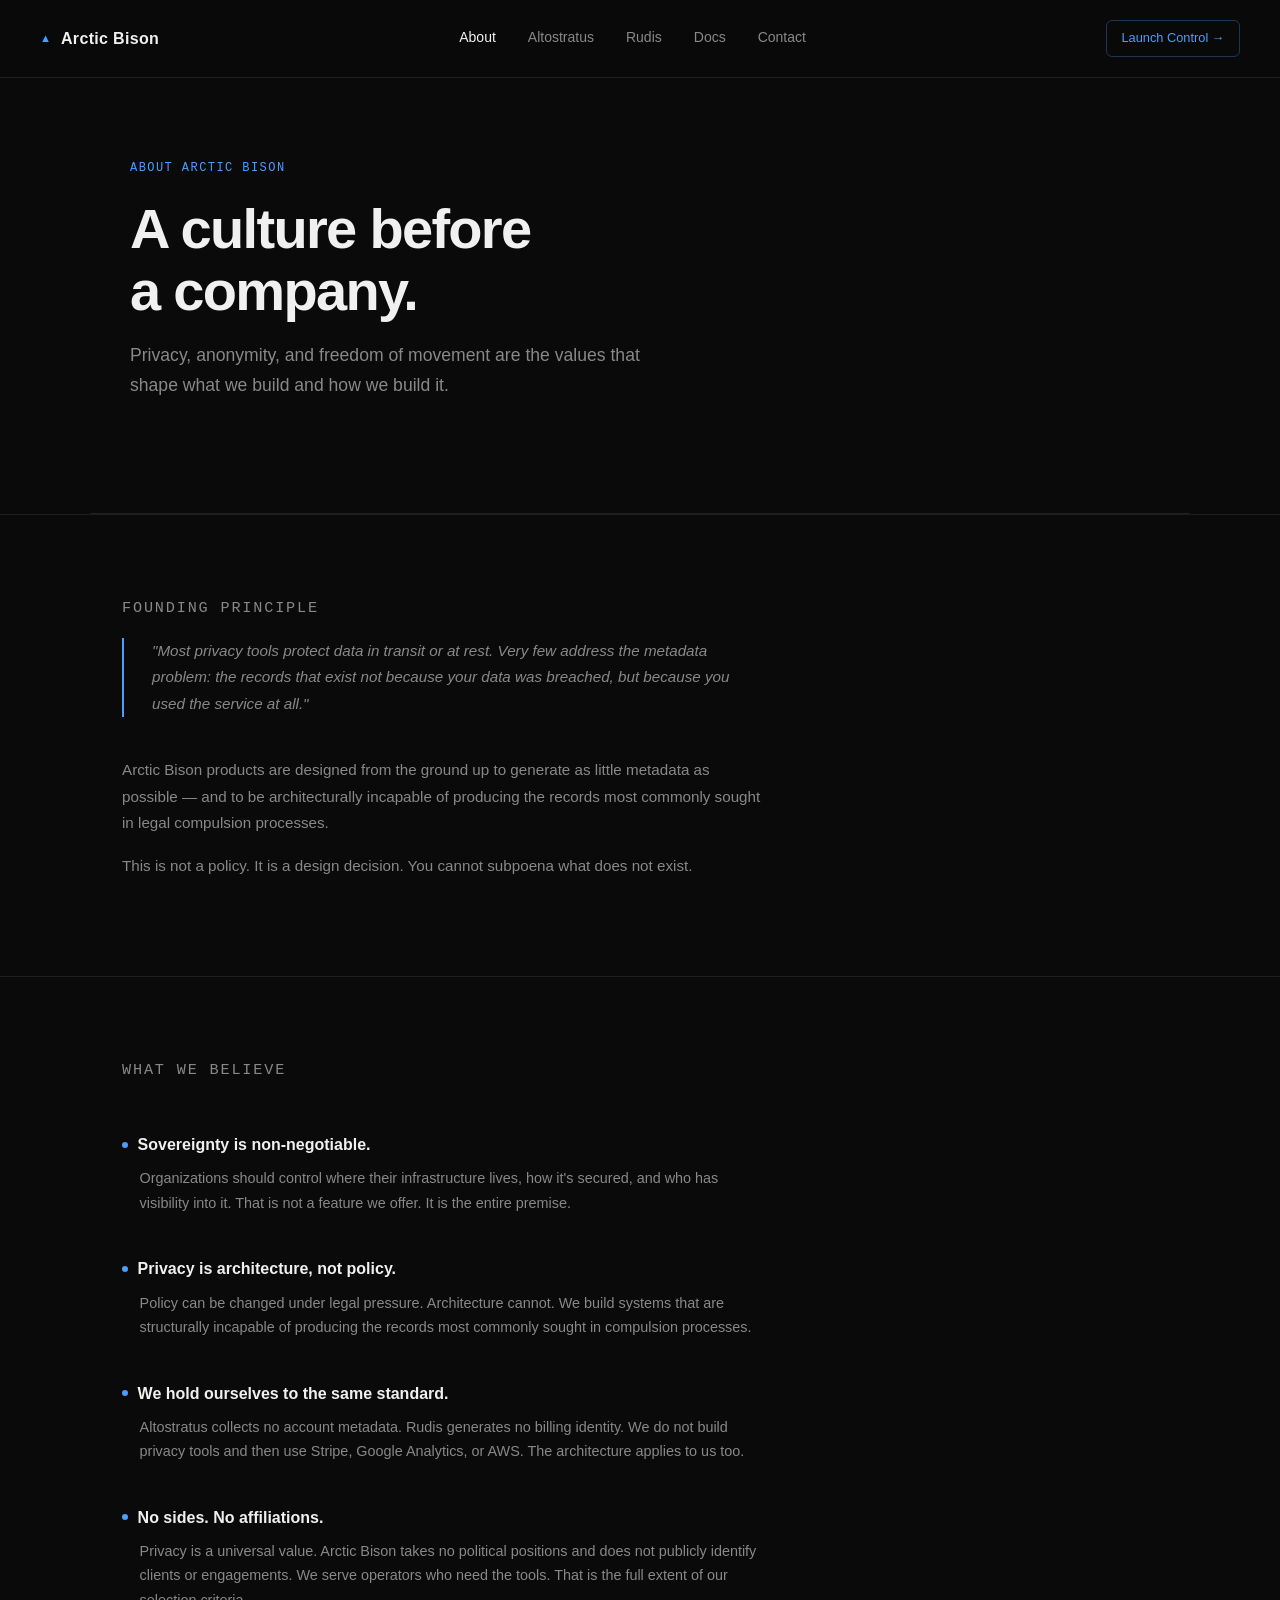
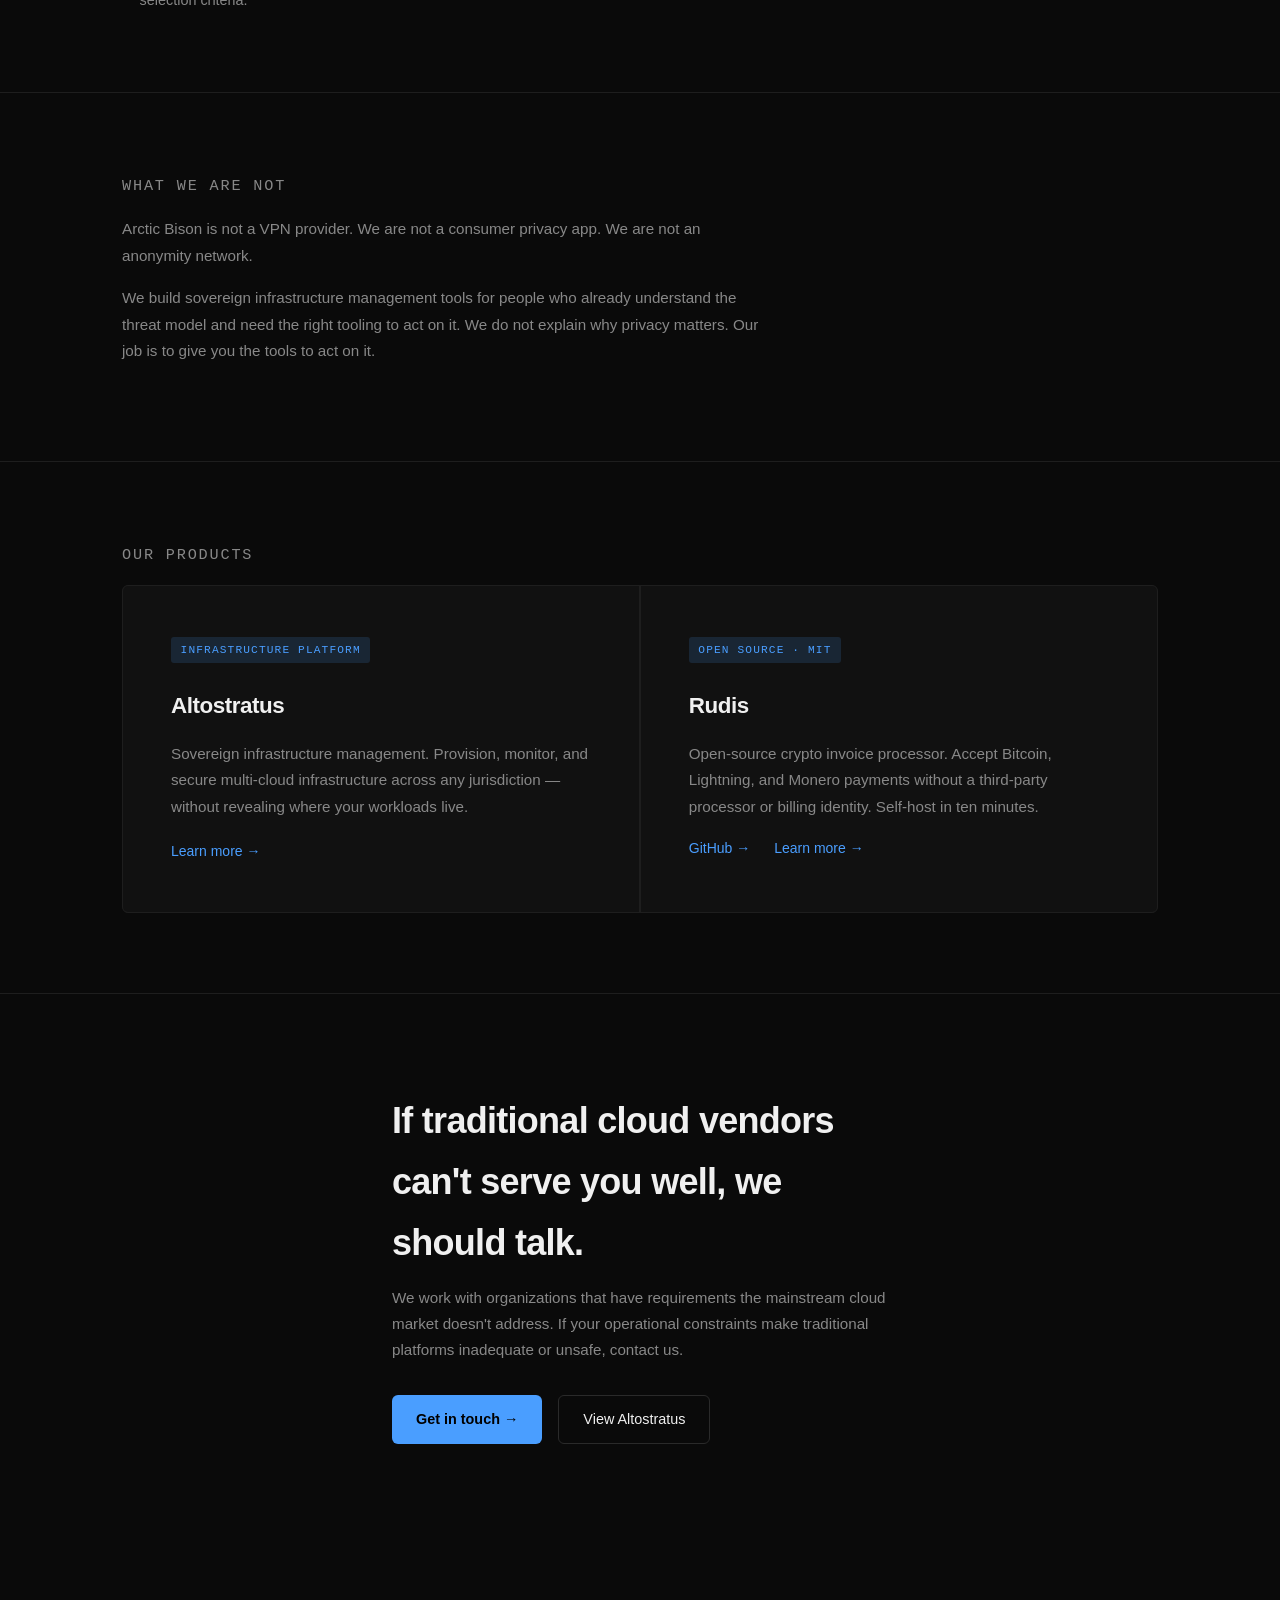
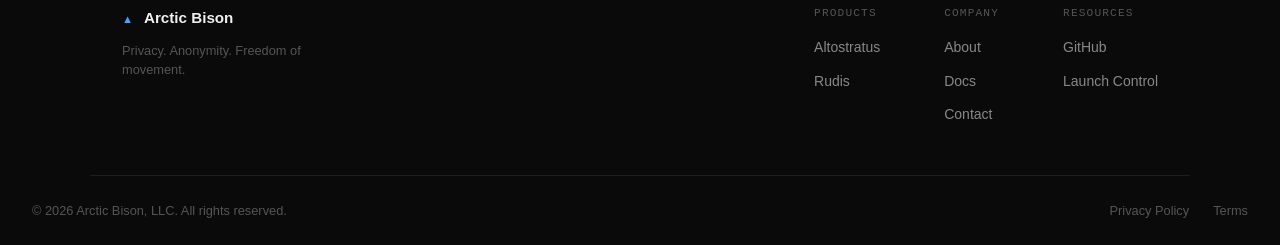
==== about.html @ 34a5917d "Update about.html" ====
<!DOCTYPE html>
<html lang="en">
<head>
  <meta charset="UTF-8" />
  <meta name="viewport" content="width=device-width, initial-scale=1.0" />
  <title>About Arctic Bison — Privacy. Anonymity. Freedom of Movement.</title>
  <meta name="description" content="Arctic Bison is a culture before it is a company. Privacy, anonymity, and freedom of movement are the values that shape what we build." />
  <link rel="stylesheet" href="css/main.css" />
  <link rel="icon" type="image/png" href="assets/favicon.png" />
</head>
<body>

  <!-- NAV -->
  <nav class="nav">
    <a href="/" class="nav-logo">
      <span class="nav-logo-mark">&#x25B2;</span>
      <span class="nav-logo-text">Arctic Bison</span>
    </a>
    <div class="nav-links">
      <a href="/about.html" style="color: var(--text-primary);">About</a>
      <a href="/altostratus.html">Altostratus</a>
      <a href="/rudis.html">Rudis</a>
      <a href="/docs.html">Docs</a>
      <a href="/contact.html">Contact</a>
    </div>
    <a href="https://altostratus.app/login" class="nav-cta" target="_blank">Launch Control →</a>
  </nav>

  <!-- HERO -->
  <div class="page-hero">
    <p class="page-hero-eyebrow">About Arctic Bison</p>
    <h1 class="page-hero-headline">A culture before<br>a company.</h1>
    <p class="page-hero-sub">
      Privacy, anonymity, and freedom of movement are the values that shape
      what we build and how we build it.
    </p>
  </div>

  <!-- FOUNDING PRINCIPLE -->
  <section class="content-section">
    <div class="container">
      <p class="section-label">Founding principle</p>
      <div class="thesis-inner" style="max-width:680px;">
        <p class="thesis-quote">
          "Most privacy tools protect data in transit or at rest. Very few address
          the metadata problem: the records that exist not because your data was
          breached, but because you used the service at all."
        </p>
      </div>
      <div style="max-width:640px; margin-top:2.5rem;">
        <p>
          Arctic Bison products are designed from the ground up to generate as little
          metadata as possible — and to be architecturally incapable of producing the
          records most commonly sought in legal compulsion processes.
        </p>
        <p>
          This is not a policy. It is a design decision. You cannot subpoena what does not exist.
        </p>
      </div>
    </div>
  </section>

  <!-- WHAT WE BELIEVE -->
  <section class="content-section">
    <div class="container">
      <p class="section-label">What we believe</p>
      <div class="points-list" style="max-width:680px;">
        <div class="point-item">
          <h3>Sovereignty is non-negotiable.</h3>
          <p>Organizations should control where their infrastructure lives, how it's secured, and who has visibility into it. That is not a feature we offer. It is the entire premise.</p>
        </div>
        <div class="point-item">
          <h3>Privacy is architecture, not policy.</h3>
          <p>Policy can be changed under legal pressure. Architecture cannot. We build systems that are structurally incapable of producing the records most commonly sought in compulsion processes.</p>
        </div>
        <div class="point-item">
          <h3>We hold ourselves to the same standard.</h3>
          <p>Altostratus collects no account metadata. Rudis generates no billing identity. We do not build privacy tools and then use Stripe, Google Analytics, or AWS. The architecture applies to us too.</p>
        </div>
        <div class="point-item">
          <h3>No sides. No affiliations.</h3>
          <p>Privacy is a universal value. Arctic Bison takes no political positions and does not publicly identify clients or engagements. We serve operators who need the tools. That is the full extent of our selection criteria.</p>
        </div>
      </div>
    </div>
  </section>

  <!-- WHAT WE ARE NOT -->
  <section class="content-section">
    <div class="container">
      <p class="section-label">What we are not</p>
      <div style="max-width:640px;">
        <p>
          Arctic Bison is not a VPN provider. We are not a consumer privacy app.
          We are not an anonymity network.
        </p>
        <p>
          We build sovereign infrastructure management tools for people who already
          understand the threat model and need the right tooling to act on it.
          We do not explain why privacy matters. Our job is to give you the tools to act on it.
        </p>
      </div>
    </div>
  </section>

  <!-- PRODUCTS -->
  <section class="content-section">
    <div class="container">
      <p class="section-label">Our products</p>
      <div class="product-grid">
        <div class="product-card">
          <div class="product-card-tag">Infrastructure Platform</div>
          <h2 class="product-card-name">Altostratus</h2>
          <p class="product-card-desc">Sovereign infrastructure management. Provision, monitor, and secure multi-cloud infrastructure across any jurisdiction — without revealing where your workloads live.</p>
          <a href="/altostratus.html" class="product-card-link">Learn more →</a>
        </div>
        <div class="product-card">
          <div class="product-card-tag">Open Source · MIT</div>
          <h2 class="product-card-name">Rudis</h2>
          <p class="product-card-desc">Open-source crypto invoice processor. Accept Bitcoin, Lightning, and Monero payments without a third-party processor or billing identity. Self-host in ten minutes.</p>
          <div class="product-card-links">
            <a href="https://github.com/Arcticbison-Dev/CryptoInvoiceNotifier" class="product-card-link" target="_blank">GitHub →</a>
            <a href="/rudis.html" class="product-card-link">Learn more →</a>
          </div>
        </div>
      </div>
    </div>
  </section>

  <!-- CONTACT CTA -->
  <section class="cta-section">
    <div class="container cta-inner">
      <h2 class="cta-heading">If traditional cloud vendors can't serve you well, we should talk.</h2>
      <p class="cta-body">
        We work with organizations that have requirements the mainstream cloud market doesn't address.
        If your operational constraints make traditional platforms inadequate or unsafe,
        contact us.
      </p>
      <div class="cta-buttons">
        <a href="/contact.html" class="btn-primary">Get in touch →</a>
        <a href="/altostratus.html" class="btn-secondary">View Altostratus</a>
      </div>
    </div>
  </section>

  <!-- FOOTER -->
  <footer class="footer">
    <div class="container footer-inner">
      <div class="footer-brand">
        <span class="footer-logo-mark">&#x25B2;</span>
        <span class="footer-logo-text">Arctic Bison</span>
        <p class="footer-tagline">Privacy. Anonymity. Freedom of movement.</p>
      </div>
      <div class="footer-links">
        <div class="footer-col">
          <p class="footer-col-heading">Products</p>
          <a href="/altostratus.html">Altostratus</a>
          <a href="/rudis.html">Rudis</a>
        </div>
        <div class="footer-col">
          <p class="footer-col-heading">Company</p>
          <a href="/about.html">About</a>
          <a href="/docs.html">Docs</a>
      <a href="/contact.html">Contact</a>
        </div>
        <div class="footer-col">
          <p class="footer-col-heading">Resources</p>
          <a href="https://github.com/Arcticbison-Dev/CryptoInvoiceNotifier" target="_blank">GitHub</a>
          <a href="https://altostratus.app/login" target="_blank">Launch Control</a>
        </div>
      </div>
    </div>
    <div class="footer-bottom">
      <p>© 2026 Arctic Bison, LLC. All rights reserved.</p>
      <div class="footer-bottom-links">
        <a href="/privacy.html">Privacy Policy</a>
        <a href="/terms.html">Terms</a>
      </div>
    </div>
  </footer>

</body>
</html>
---- css/main.css ----
/* ============================================================
   ARCTIC BISON — MAIN STYLESHEET
   Dark, technical, text-first. No stock photos.
   ============================================================ */

/* ── RESET & BASE ──────────────────────────────────────────── */
*, *::before, *::after { box-sizing: border-box; margin: 0; padding: 0; }

:root {
  --bg:           #0A0A0A;
  --bg-surface:   #111111;
  --bg-elevated:  #161616;
  --border:       #1E1E1E;
  --border-light: #2A2A2A;
  --text-primary: #F0F0F0;
  --text-secondary: #888888;
  --text-muted:   #555555;
  --accent:       #4A9EFF;
  --accent-dim:   rgba(74, 158, 255, 0.15);
  --accent-green: #3DD68C;
  --font:         -apple-system, BlinkMacSystemFont, 'Segoe UI', Arial, sans-serif;
  --font-mono:    'SF Mono', 'Fira Code', 'Consolas', monospace;
  --max-width:    1100px;
  --radius:       6px;
}

html { font-size: 16px; scroll-behavior: smooth; }

body {
  background: var(--bg);
  color: var(--text-primary);
  font-family: var(--font);
  font-size: 1rem;
  line-height: 1.7;
  -webkit-font-smoothing: antialiased;
}

a { color: inherit; text-decoration: none; }
a:hover { color: var(--accent); }

img { max-width: 100%; display: block; }

/* ── LAYOUT ────────────────────────────────────────────────── */
.container {
  max-width: var(--max-width);
  margin: 0 auto;
  padding: 0 2rem;
}

/* ── NAV ───────────────────────────────────────────────────── */
.nav {
  display: flex;
  align-items: center;
  justify-content: space-between;
  padding: 1.25rem 2.5rem;
  border-bottom: 1px solid var(--border);
  position: sticky;
  top: 0;
  z-index: 100;
  background: rgba(10, 10, 10, 0.92);
  backdrop-filter: blur(12px);
}

.nav-logo {
  display: flex;
  align-items: center;
  gap: 0.6rem;
  font-weight: 600;
  font-size: 1rem;
  letter-spacing: 0.02em;
  color: var(--text-primary);
}

.nav-logo-mark {
  color: var(--accent);
  font-size: 0.7rem;
}

.nav-links {
  display: flex;
  gap: 2rem;
  font-size: 0.875rem;
  color: var(--text-secondary);
}

.nav-links a:hover { color: var(--text-primary); }

.nav-cta {
  font-size: 0.8rem;
  font-weight: 500;
  color: var(--accent);
  border: 1px solid rgba(74, 158, 255, 0.3);
  padding: 0.4rem 0.9rem;
  border-radius: var(--radius);
  transition: background 0.15s, border-color 0.15s;
}

.nav-cta:hover {
  background: var(--accent-dim);
  border-color: var(--accent);
  color: var(--accent);
}

/* ── HERO ──────────────────────────────────────────────────── */
.hero {
  min-height: 88vh;
  display: flex;
  align-items: center;
  padding: 6rem 2.5rem;
  border-bottom: 1px solid var(--border);
  position: relative;
  overflow: hidden;
}

/* Subtle grid background */
.hero::before {
  content: '';
  position: absolute;
  inset: 0;
  background-image:
    linear-gradient(var(--border) 1px, transparent 1px),
    linear-gradient(90deg, var(--border) 1px, transparent 1px);
  background-size: 60px 60px;
  opacity: 0.3;
  pointer-events: none;
}

/* Radial fade over grid */
.hero::after {
  content: '';
  position: absolute;
  inset: 0;
  background: radial-gradient(ellipse 70% 60% at 60% 50%, transparent 0%, var(--bg) 100%);
  pointer-events: none;
}

.hero-inner {
  max-width: var(--max-width);
  margin: 0 auto;
  position: relative;
  z-index: 1;
}

.hero-eyebrow {
  font-size: 0.8rem;
  font-family: var(--font-mono);
  color: var(--accent);
  letter-spacing: 0.12em;
  text-transform: uppercase;
  margin-bottom: 1.5rem;
}

.hero-headline {
  font-size: clamp(2.8rem, 6vw, 5rem);
  font-weight: 700;
  line-height: 1.08;
  letter-spacing: -0.03em;
  color: var(--text-primary);
  margin-bottom: 1.75rem;
}

.hero-body {
  font-size: 1.15rem;
  color: var(--text-secondary);
  max-width: 520px;
  line-height: 1.75;
  margin-bottom: 2.5rem;
}

.hero-ctas {
  display: flex;
  gap: 1rem;
  flex-wrap: wrap;
}

/* ── BUTTONS ───────────────────────────────────────────────── */
.btn-primary {
  display: inline-flex;
  align-items: center;
  background: var(--accent);
  color: #000;
  font-weight: 600;
  font-size: 0.9rem;
  padding: 0.7rem 1.5rem;
  border-radius: var(--radius);
  transition: opacity 0.15s, transform 0.15s;
}

.btn-primary:hover { opacity: 0.88; color: #000; transform: translateY(-1px); }

.btn-secondary {
  display: inline-flex;
  align-items: center;
  background: transparent;
  color: var(--text-primary);
  font-weight: 500;
  font-size: 0.9rem;
  padding: 0.7rem 1.5rem;
  border-radius: var(--radius);
  border: 1px solid var(--border-light);
  transition: border-color 0.15s, background 0.15s;
}

.btn-secondary:hover {
  border-color: var(--text-muted);
  background: var(--bg-surface);
  color: var(--text-primary);
}

.btn-ghost {
  display: inline-flex;
  align-items: center;
  color: var(--accent);
  font-size: 0.9rem;
  font-weight: 500;
  border-bottom: 1px solid rgba(74, 158, 255, 0.3);
  padding-bottom: 2px;
  transition: border-color 0.15s;
}

.btn-ghost:hover { border-color: var(--accent); color: var(--accent); }

/* ── SECTION LABEL ─────────────────────────────────────────── */
.section-label {
  font-size: 0.75rem;
  font-family: var(--font-mono);
  text-transform: uppercase;
  letter-spacing: 0.12em;
  color: var(--text-muted);
  margin-bottom: 3rem;
}

/* ── PRODUCTS ──────────────────────────────────────────────── */
.products {
  padding: 6rem 0;
  border-bottom: 1px solid var(--border);
}

.product-grid {
  display: grid;
  grid-template-columns: 1fr 1fr;
  gap: 1.5px;
  background: var(--border);
  border: 1px solid var(--border);
  border-radius: var(--radius);
  overflow: hidden;
}

.product-card {
  background: var(--bg-surface);
  padding: 3rem;
  transition: background 0.2s;
}

.product-card:hover { background: var(--bg-elevated); }

.product-card-tag {
  font-size: 0.7rem;
  font-family: var(--font-mono);
  text-transform: uppercase;
  letter-spacing: 0.1em;
  color: var(--accent);
  background: var(--accent-dim);
  display: inline-block;
  padding: 0.2rem 0.6rem;
  border-radius: 3px;
  margin-bottom: 1.5rem;
}

.product-card-name {
  font-size: 1.75rem;
  font-weight: 700;
  letter-spacing: -0.02em;
  margin-bottom: 1rem;
  color: var(--text-primary);
}

.product-card-desc {
  font-size: 0.95rem;
  color: var(--text-secondary);
  line-height: 1.7;
  margin-bottom: 1.5rem;
}

.product-card-facts {
  list-style: none;
  margin-bottom: 2rem;
}

.product-card-facts li {
  font-size: 0.82rem;
  font-family: var(--font-mono);
  color: var(--text-muted);
  padding: 0.35rem 0;
  border-top: 1px solid var(--border);
}

.product-card-facts li::before {
  content: '→ ';
  color: var(--accent);
}

.product-card-link {
  font-size: 0.875rem;
  font-weight: 500;
  color: var(--accent);
  transition: opacity 0.15s;
}

.product-card-link:hover { opacity: 0.75; color: var(--accent); }

.product-card-links {
  display: flex;
  gap: 1.5rem;
}

/* ── VALUES ────────────────────────────────────────────────── */
.values {
  padding: 6rem 0;
  border-bottom: 1px solid var(--border);
}

.values-grid {
  display: grid;
  grid-template-columns: 1fr 1fr 1fr;
  gap: 3rem;
}

.value-item { }

.value-heading {
  font-size: 1.15rem;
  font-weight: 700;
  letter-spacing: -0.02em;
  color: var(--text-primary);
  margin-bottom: 0.75rem;
  line-height: 1.3;
}

.value-body {
  font-size: 0.9rem;
  color: var(--text-secondary);
  line-height: 1.75;
}

/* ── THESIS ────────────────────────────────────────────────── */
.thesis {
  padding: 7rem 0;
  border-bottom: 1px solid var(--border);
}

.thesis-inner {
  max-width: 700px;
}

.thesis-quote {
  font-size: clamp(1.1rem, 2vw, 1.3rem);
  color: var(--text-secondary);
  line-height: 1.75;
  border-left: 2px solid var(--accent);
  padding-left: 1.75rem;
  margin-bottom: 1.25rem;
  font-style: italic;
}

.thesis-attribution {
  font-size: 0.8rem;
  font-family: var(--font-mono);
  color: var(--text-muted);
  margin-bottom: 2rem;
}

/* ── FOOTER ────────────────────────────────────────────────── */
.footer {
  padding: 4rem 0 0;
}

.footer-inner {
  display: flex;
  justify-content: space-between;
  align-items: flex-start;
  gap: 4rem;
  padding-bottom: 3rem;
  border-bottom: 1px solid var(--border);
}

.footer-brand {
  max-width: 220px;
}

.footer-logo-mark {
  color: var(--accent);
  font-size: 0.7rem;
  margin-right: 0.4rem;
}

.footer-logo-text {
  font-weight: 600;
  font-size: 0.95rem;
}

.footer-tagline {
  font-size: 0.8rem;
  color: var(--text-muted);
  margin-top: 0.6rem;
  line-height: 1.5;
}

.footer-links {
  display: flex;
  gap: 4rem;
}

.footer-col {
  display: flex;
  flex-direction: column;
  gap: 0.6rem;
}

.footer-col-heading {
  font-size: 0.7rem;
  font-family: var(--font-mono);
  text-transform: uppercase;
  letter-spacing: 0.1em;
  color: var(--text-muted);
  margin-bottom: 0.25rem;
}

.footer-col a {
  font-size: 0.875rem;
  color: var(--text-secondary);
  transition: color 0.15s;
}

.footer-col a:hover { color: var(--text-primary); }

.footer-bottom {
  display: flex;
  justify-content: space-between;
  align-items: center;
  padding: 1.5rem 2rem;
  font-size: 0.8rem;
  color: var(--text-muted);
}

.footer-bottom-links {
  display: flex;
  gap: 1.5rem;
}

.footer-bottom-links a { color: var(--text-muted); }
.footer-bottom-links a:hover { color: var(--text-secondary); }

/* ── PAGE HERO (inner pages) ───────────────────────────────── */
.page-hero {
  padding: 5rem 2.5rem;
  border-bottom: 1px solid var(--border);
  max-width: var(--max-width);
  margin: 0 auto;
}

.page-hero-eyebrow {
  font-size: 0.75rem;
  font-family: var(--font-mono);
  color: var(--accent);
  letter-spacing: 0.12em;
  text-transform: uppercase;
  margin-bottom: 1.25rem;
}

.page-hero-headline {
  font-size: clamp(2rem, 4.5vw, 3.5rem);
  font-weight: 700;
  letter-spacing: -0.03em;
  line-height: 1.1;
  margin-bottom: 1.25rem;
}

.page-hero-sub {
  font-size: 1.1rem;
  color: var(--text-secondary);
  max-width: 560px;
  line-height: 1.7;
  margin-bottom: 2rem;
}

/* ── TRUST PILLS ───────────────────────────────────────────── */
.trust-pills {
  display: flex;
  flex-wrap: wrap;
  gap: 0.5rem;
  margin-top: 1.5rem;
}

.trust-pill {
  font-size: 0.75rem;
  font-family: var(--font-mono);
  color: var(--text-muted);
  border: 1px solid var(--border-light);
  padding: 0.25rem 0.7rem;
  border-radius: 100px;
}

/* ── FEATURE GRID ──────────────────────────────────────────── */
.feature-grid {
  display: grid;
  grid-template-columns: repeat(3, 1fr);
  gap: 1.5px;
  background: var(--border);
  border: 1px solid var(--border);
  border-radius: var(--radius);
  overflow: hidden;
  margin: 4rem 0;
}

.feature-card {
  background: var(--bg-surface);
  padding: 2rem 2rem 2.5rem;
}

.feature-card-tag {
  font-size: 0.7rem;
  font-family: var(--font-mono);
  color: var(--text-muted);
  text-transform: uppercase;
  letter-spacing: 0.08em;
  margin-bottom: 1rem;
  display: flex;
  align-items: center;
  gap: 0.5rem;
}

.feature-card-tag::before {
  content: '';
  display: inline-block;
  width: 6px;
  height: 6px;
  border-radius: 50%;
  background: var(--accent-green);
}

.feature-card h3 {
  font-size: 1rem;
  font-weight: 600;
  color: var(--text-primary);
  margin-bottom: 0.6rem;
  letter-spacing: -0.01em;
}

.feature-card p {
  font-size: 0.875rem;
  color: var(--text-secondary);
  line-height: 1.65;
}

/* ── DATA TABLE ────────────────────────────────────────────── */
.data-table-section {
  padding: 5rem 0;
  border-top: 1px solid var(--border);
  border-bottom: 1px solid var(--border);
}

.data-table-label {
  font-size: 0.75rem;
  font-family: var(--font-mono);
  text-transform: uppercase;
  letter-spacing: 0.1em;
  color: var(--text-muted);
  margin-bottom: 0.5rem;
}

.data-table-heading {
  font-size: 1.5rem;
  font-weight: 700;
  letter-spacing: -0.02em;
  margin-bottom: 0.5rem;
}

.data-table-sub {
  font-size: 0.875rem;
  color: var(--text-secondary);
  font-style: italic;
  margin-bottom: 2.5rem;
}

.data-table {
  width: 100%;
  border-collapse: collapse;
  font-size: 0.875rem;
}

.data-table th {
  text-align: left;
  font-family: var(--font-mono);
  font-size: 0.72rem;
  text-transform: uppercase;
  letter-spacing: 0.08em;
  color: var(--text-muted);
  padding: 0.75rem 1rem;
  border-bottom: 1px solid var(--border);
}

.data-table td {
  padding: 0.9rem 1rem;
  border-bottom: 1px solid var(--border);
  color: var(--text-secondary);
}

.data-table td:first-child {
  color: var(--text-primary);
  font-weight: 500;
}

.data-table td.good {
  color: var(--accent-green);
  font-family: var(--font-mono);
  font-size: 0.82rem;
}

.data-table td.bad {
  color: var(--text-muted);
  font-family: var(--font-mono);
  font-size: 0.82rem;
}

/* ── PRICING ───────────────────────────────────────────────── */
.pricing-section {
  padding: 5rem 0;
  border-top: 1px solid var(--border);
}

.pricing-grid {
  display: grid;
  grid-template-columns: repeat(4, 1fr);
  gap: 1.5px;
  background: var(--border);
  border: 1px solid var(--border);
  border-radius: var(--radius);
  overflow: hidden;
  margin-top: 2.5rem;
}

.pricing-card {
  background: var(--bg-surface);
  padding: 2rem;
}

.pricing-card.featured {
  background: var(--bg-elevated);
  position: relative;
}

.pricing-card.featured::before {
  content: 'Most popular';
  position: absolute;
  top: 0;
  left: 50%;
  transform: translateX(-50%) translateY(-50%);
  font-size: 0.65rem;
  font-family: var(--font-mono);
  text-transform: uppercase;
  letter-spacing: 0.08em;
  background: var(--accent);
  color: #000;
  padding: 0.2rem 0.6rem;
  border-radius: 100px;
  white-space: nowrap;
}

.pricing-tier {
  font-size: 0.72rem;
  font-family: var(--font-mono);
  text-transform: uppercase;
  letter-spacing: 0.1em;
  color: var(--text-muted);
  margin-bottom: 0.75rem;
}

.pricing-price {
  font-size: 2rem;
  font-weight: 700;
  letter-spacing: -0.03em;
  color: var(--text-primary);
  margin-bottom: 0.2rem;
}

.pricing-price span {
  font-size: 0.875rem;
  font-weight: 400;
  color: var(--text-muted);
}

.pricing-annual {
  font-size: 0.78rem;
  color: var(--text-muted);
  font-family: var(--font-mono);
  margin-bottom: 1.5rem;
}

.pricing-divider {
  height: 1px;
  background: var(--border);
  margin: 1.25rem 0;
}

.pricing-features {
  list-style: none;
  display: flex;
  flex-direction: column;
  gap: 0.5rem;
  margin-bottom: 2rem;
}

.pricing-features li {
  font-size: 0.82rem;
  color: var(--text-secondary);
  display: flex;
  gap: 0.5rem;
  align-items: flex-start;
}

.pricing-features li::before {
  content: '✓';
  color: var(--accent-green);
  font-size: 0.75rem;
  flex-shrink: 0;
  margin-top: 0.1rem;
}

.pricing-cta {
  display: block;
  text-align: center;
  padding: 0.6rem;
  border: 1px solid var(--border-light);
  border-radius: var(--radius);
  font-size: 0.85rem;
  font-weight: 500;
  color: var(--text-secondary);
  transition: border-color 0.15s, color 0.15s, background 0.15s;
}

.pricing-cta:hover {
  border-color: var(--accent);
  color: var(--accent);
  background: var(--accent-dim);
}

.pricing-card.featured .pricing-cta {
  background: var(--accent);
  border-color: var(--accent);
  color: #000;
  font-weight: 600;
}

.pricing-card.featured .pricing-cta:hover {
  opacity: 0.88;
  color: #000;
}

.pricing-note {
  font-size: 0.8rem;
  color: var(--text-muted);
  text-align: center;
  margin-top: 1.5rem;
  font-family: var(--font-mono);
}

/* ── PROVIDERS ─────────────────────────────────────────────── */
.providers-section {
  padding: 5rem 0;
  border-top: 1px solid var(--border);
}

.providers-grid {
  display: grid;
  grid-template-columns: repeat(2, 1fr);
  gap: 1.5px;
  background: var(--border);
  border: 1px solid var(--border);
  border-radius: var(--radius);
  overflow: hidden;
  margin-top: 2.5rem;
}

.provider-row {
  background: var(--bg-surface);
  padding: 1.1rem 1.5rem;
  display: grid;
  grid-template-columns: 140px 1fr;
  gap: 1rem;
  align-items: center;
}

.provider-row:hover { background: var(--bg-elevated); }

.provider-name {
  font-size: 0.875rem;
  font-weight: 600;
  color: var(--text-primary);
  display: flex;
  align-items: center;
  gap: 0.5rem;
}

.provider-name.privacy-first::after {
  content: 'privacy-first';
  font-size: 0.62rem;
  font-family: var(--font-mono);
  color: var(--accent-green);
  border: 1px solid rgba(61, 214, 140, 0.3);
  padding: 0.1rem 0.4rem;
  border-radius: 3px;
}

.provider-locations {
  font-size: 0.8rem;
  color: var(--text-muted);
  font-family: var(--font-mono);
}

/* ── CTA SECTION ───────────────────────────────────────────── */
.cta-section {
  padding: 6rem 0;
  border-top: 1px solid var(--border);
}

.cta-inner {
  max-width: 560px;
}

.cta-heading {
  font-size: clamp(1.5rem, 3vw, 2.25rem);
  font-weight: 700;
  letter-spacing: -0.02em;
  margin-bottom: 0.75rem;
}

.cta-body {
  font-size: 0.95rem;
  color: var(--text-secondary);
  line-height: 1.7;
  margin-bottom: 2rem;
}

.cta-buttons { display: flex; gap: 1rem; flex-wrap: wrap; }

/* ── CONTENT SECTIONS ──────────────────────────────────────── */
.content-section {
  padding: 5rem 0;
  border-top: 1px solid var(--border);
}

.content-section h2 {
  font-size: 1.4rem;
  font-weight: 700;
  letter-spacing: -0.02em;
  margin-bottom: 1rem;
}

.content-section p {
  font-size: 0.95rem;
  color: var(--text-secondary);
  line-height: 1.75;
  max-width: 640px;
  margin-bottom: 1rem;
}

.points-list {
  display: flex;
  flex-direction: column;
  gap: 2.5rem;
  margin-top: 3rem;
}

.point-item h3 {
  font-size: 1rem;
  font-weight: 600;
  color: var(--text-primary);
  margin-bottom: 0.5rem;
  display: flex;
  align-items: center;
  gap: 0.6rem;
}

.point-item h3::before {
  content: '';
  display: inline-block;
  width: 6px;
  height: 6px;
  border-radius: 50%;
  background: var(--accent);
  flex-shrink: 0;
}

.point-item p {
  font-size: 0.9rem;
  color: var(--text-secondary);
  line-height: 1.7;
  margin: 0;
  padding-left: 1.1rem;
}

/* ── CONTACT FORM ──────────────────────────────────────────── */
.contact-form {
  max-width: 560px;
  margin-top: 2.5rem;
  display: flex;
  flex-direction: column;
  gap: 1.25rem;
}

.form-group {
  display: flex;
  flex-direction: column;
  gap: 0.4rem;
}

.form-label {
  font-size: 0.78rem;
  font-family: var(--font-mono);
  text-transform: uppercase;
  letter-spacing: 0.08em;
  color: var(--text-muted);
}

.form-input, .form-select, .form-textarea {
  background: var(--bg-surface);
  border: 1px solid var(--border-light);
  border-radius: var(--radius);
  padding: 0.7rem 0.9rem;
  font-size: 0.9rem;
  color: var(--text-primary);
  font-family: var(--font);
  transition: border-color 0.15s;
  width: 100%;
}

.form-input:focus, .form-select:focus, .form-textarea:focus {
  outline: none;
  border-color: var(--accent);
}

.form-select { appearance: none; cursor: pointer; }

.form-textarea {
  resize: vertical;
  min-height: 140px;
  line-height: 1.6;
}

.form-submit {
  display: inline-flex;
  align-items: center;
  background: var(--accent);
  color: #000;
  font-weight: 600;
  font-size: 0.9rem;
  padding: 0.75rem 1.75rem;
  border-radius: var(--radius);
  border: none;
  cursor: pointer;
  font-family: var(--font);
  transition: opacity 0.15s;
  align-self: flex-start;
}

.form-submit:hover { opacity: 0.88; }

/* ── RESPONSIVE ────────────────────────────────────────────── */
@media (max-width: 900px) {
  .product-grid { grid-template-columns: 1fr; }
  .values-grid { grid-template-columns: 1fr; gap: 2rem; }
  .feature-grid { grid-template-columns: 1fr; }
  .pricing-grid { grid-template-columns: 1fr 1fr; }
  .providers-grid { grid-template-columns: 1fr; }
  .footer-inner { flex-direction: column; gap: 2.5rem; }
  .nav-links { display: none; }
}

@media (max-width: 600px) {
  .nav { padding: 1rem 1.25rem; }
  .hero { padding: 4rem 1.25rem; min-height: 70vh; }
  .pricing-grid { grid-template-columns: 1fr; }
  .container { padding: 0 1.25rem; }
  .footer-bottom { flex-direction: column; gap: 0.75rem; text-align: center; }
}
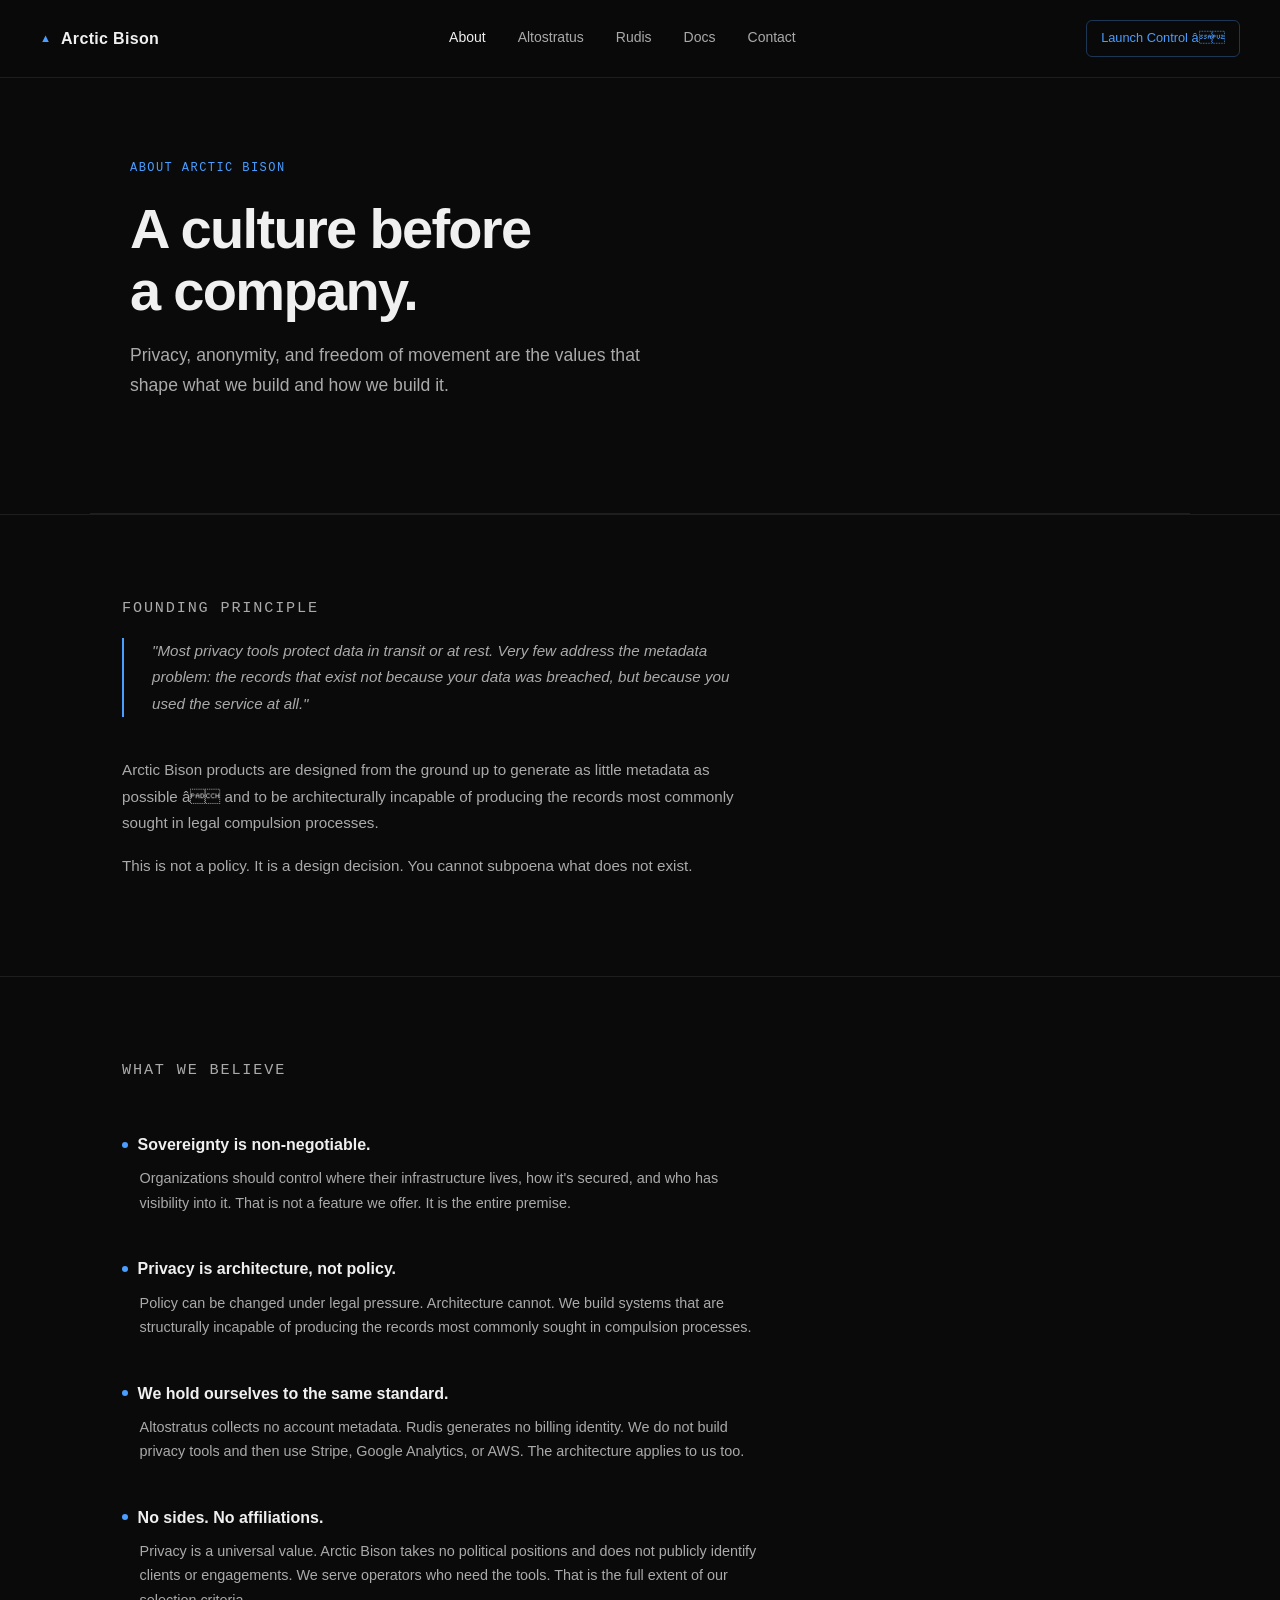
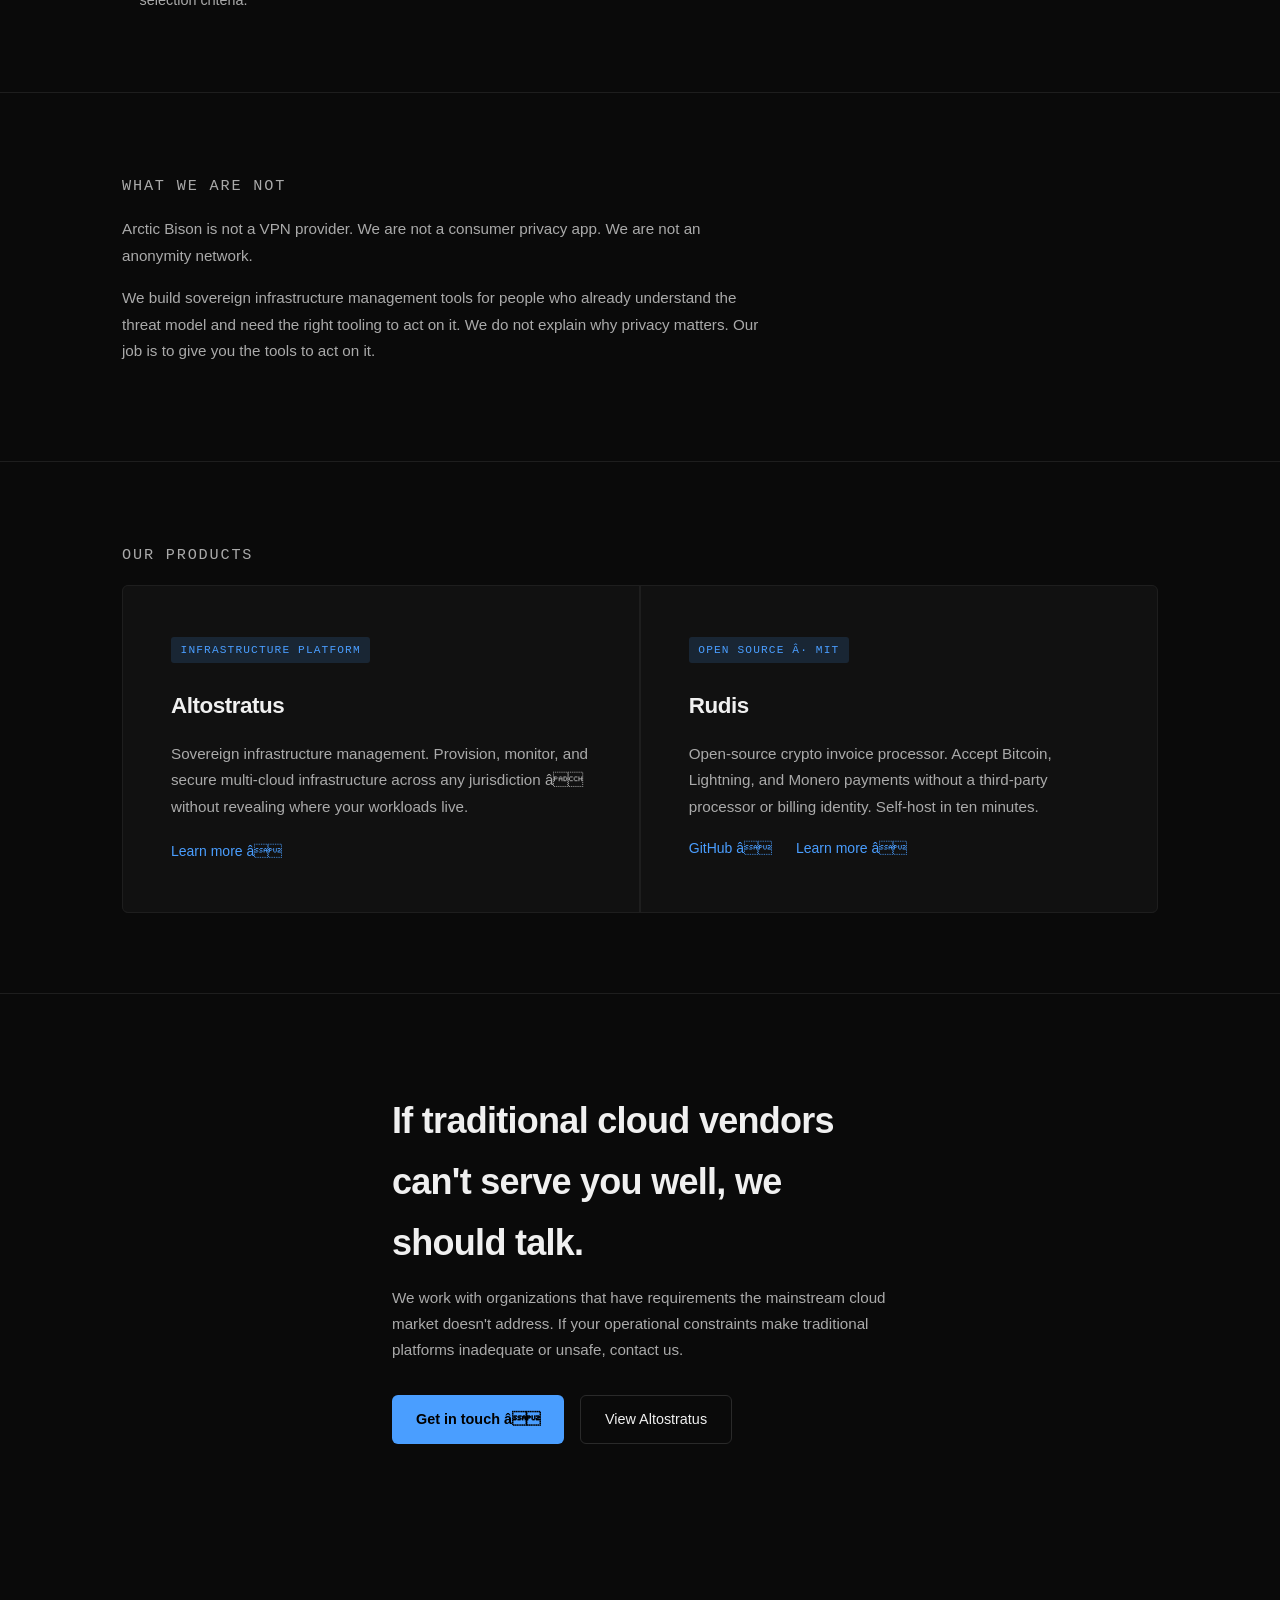
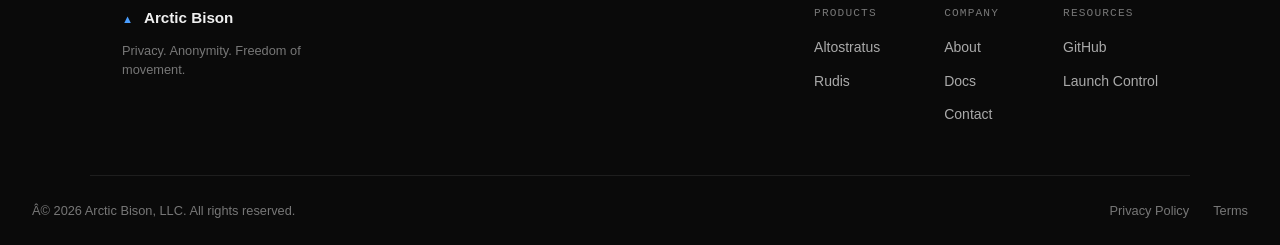
==== commit 44455133: "Fix broken links: altostratus.app → replit.app, CryptoInvoiceNotifier → Rudis" ====
--- a/about.html
+++ b/about.html
@@ -3,7 +3,7 @@
 <head>
   <meta charset="UTF-8" />
   <meta name="viewport" content="width=device-width, initial-scale=1.0" />
-  <title>About Arctic Bison — Privacy. Anonymity. Freedom of Movement.</title>
+  <title>About Arctic Bison â Privacy. Anonymity. Freedom of Movement.</title>
   <meta name="description" content="Arctic Bison is a culture before it is a company. Privacy, anonymity, and freedom of movement are the values that shape what we build." />
   <link rel="stylesheet" href="css/main.css" />
   <link rel="icon" type="image/png" href="assets/favicon.png" />
@@ -23,7 +23,7 @@
       <a href="/docs.html">Docs</a>
       <a href="/contact.html">Contact</a>
     </div>
-    <a href="https://altostratus.app/login" class="nav-cta" target="_blank">Launch Control →</a>
+    <a href="https://altostratus.replit.app" class="nav-cta" target="_blank">Launch Control â</a>
   </nav>
 
   <!-- HERO -->
@@ -50,7 +50,7 @@
       <div style="max-width:640px; margin-top:2.5rem;">
         <p>
           Arctic Bison products are designed from the ground up to generate as little
-          metadata as possible — and to be architecturally incapable of producing the
+          metadata as possible â and to be architecturally incapable of producing the
           records most commonly sought in legal compulsion processes.
         </p>
         <p>
@@ -111,16 +111,16 @@
         <div class="product-card">
           <div class="product-card-tag">Infrastructure Platform</div>
           <h2 class="product-card-name">Altostratus</h2>
-          <p class="product-card-desc">Sovereign infrastructure management. Provision, monitor, and secure multi-cloud infrastructure across any jurisdiction — without revealing where your workloads live.</p>
-          <a href="/altostratus.html" class="product-card-link">Learn more →</a>
+          <p class="product-card-desc">Sovereign infrastructure management. Provision, monitor, and secure multi-cloud infrastructure across any jurisdiction â without revealing where your workloads live.</p>
+          <a href="/altostratus.html" class="product-card-link">Learn more â</a>
         </div>
         <div class="product-card">
-          <div class="product-card-tag">Open Source · MIT</div>
+          <div class="product-card-tag">Open Source Â· MIT</div>
           <h2 class="product-card-name">Rudis</h2>
           <p class="product-card-desc">Open-source crypto invoice processor. Accept Bitcoin, Lightning, and Monero payments without a third-party processor or billing identity. Self-host in ten minutes.</p>
           <div class="product-card-links">
-            <a href="https://github.com/Arcticbison-Dev/CryptoInvoiceNotifier" class="product-card-link" target="_blank">GitHub →</a>
-            <a href="/rudis.html" class="product-card-link">Learn more →</a>
+            <a href="https://github.com/Arcticbison-Dev/Rudis" class="product-card-link" target="_blank">GitHub â</a>
+            <a href="/rudis.html" class="product-card-link">Learn more â</a>
           </div>
         </div>
       </div>
@@ -137,7 +137,7 @@
         contact us.
       </p>
       <div class="cta-buttons">
-        <a href="/contact.html" class="btn-primary">Get in touch →</a>
+        <a href="/contact.html" class="btn-primary">Get in touch â</a>
         <a href="/altostratus.html" class="btn-secondary">View Altostratus</a>
       </div>
     </div>
@@ -165,13 +165,13 @@
         </div>
         <div class="footer-col">
           <p class="footer-col-heading">Resources</p>
-          <a href="https://github.com/Arcticbison-Dev/CryptoInvoiceNotifier" target="_blank">GitHub</a>
-          <a href="https://altostratus.app/login" target="_blank">Launch Control</a>
+          <a href="https://github.com/Arcticbison-Dev/Rudis" target="_blank">GitHub</a>
+          <a href="https://altostratus.replit.app" target="_blank">Launch Control</a>
         </div>
       </div>
     </div>
     <div class="footer-bottom">
-      <p>© 2026 Arctic Bison, LLC. All rights reserved.</p>
+      <p>Â© 2026 Arctic Bison, LLC. All rights reserved.</p>
       <div class="footer-bottom-links">
         <a href="/privacy.html">Privacy Policy</a>
         <a href="/terms.html">Terms</a>
--- a/css/main.css
+++ b/css/main.css
@@ -13,8 +13,8 @@
   --border:       #1E1E1E;
   --border-light: #2A2A2A;
   --text-primary: #F0F0F0;
-  --text-secondary: #888888;
-  --text-muted:   #555555;
+  --text-secondary: #AAAAAA;
+  --text-muted:   #777777;
   --accent:       #4A9EFF;
   --accent-dim:   rgba(74, 158, 255, 0.15);
   --accent-green: #3DD68C;
@@ -652,19 +652,19 @@
 
 .pricing-card.featured::before {
   content: 'Most popular';
-  position: absolute;
-  top: 0;
-  left: 50%;
-  transform: translateX(-50%) translateY(-50%);
+  display: block;
+  text-align: center;
   font-size: 0.65rem;
   font-family: var(--font-mono);
   text-transform: uppercase;
   letter-spacing: 0.08em;
   background: var(--accent);
   color: #000;
-  padding: 0.2rem 0.6rem;
+  padding: 0.25rem 0.6rem;
   border-radius: 100px;
   white-space: nowrap;
+  width: fit-content;
+  margin: -2rem auto 1rem;
 }
 
 .pricing-tier {
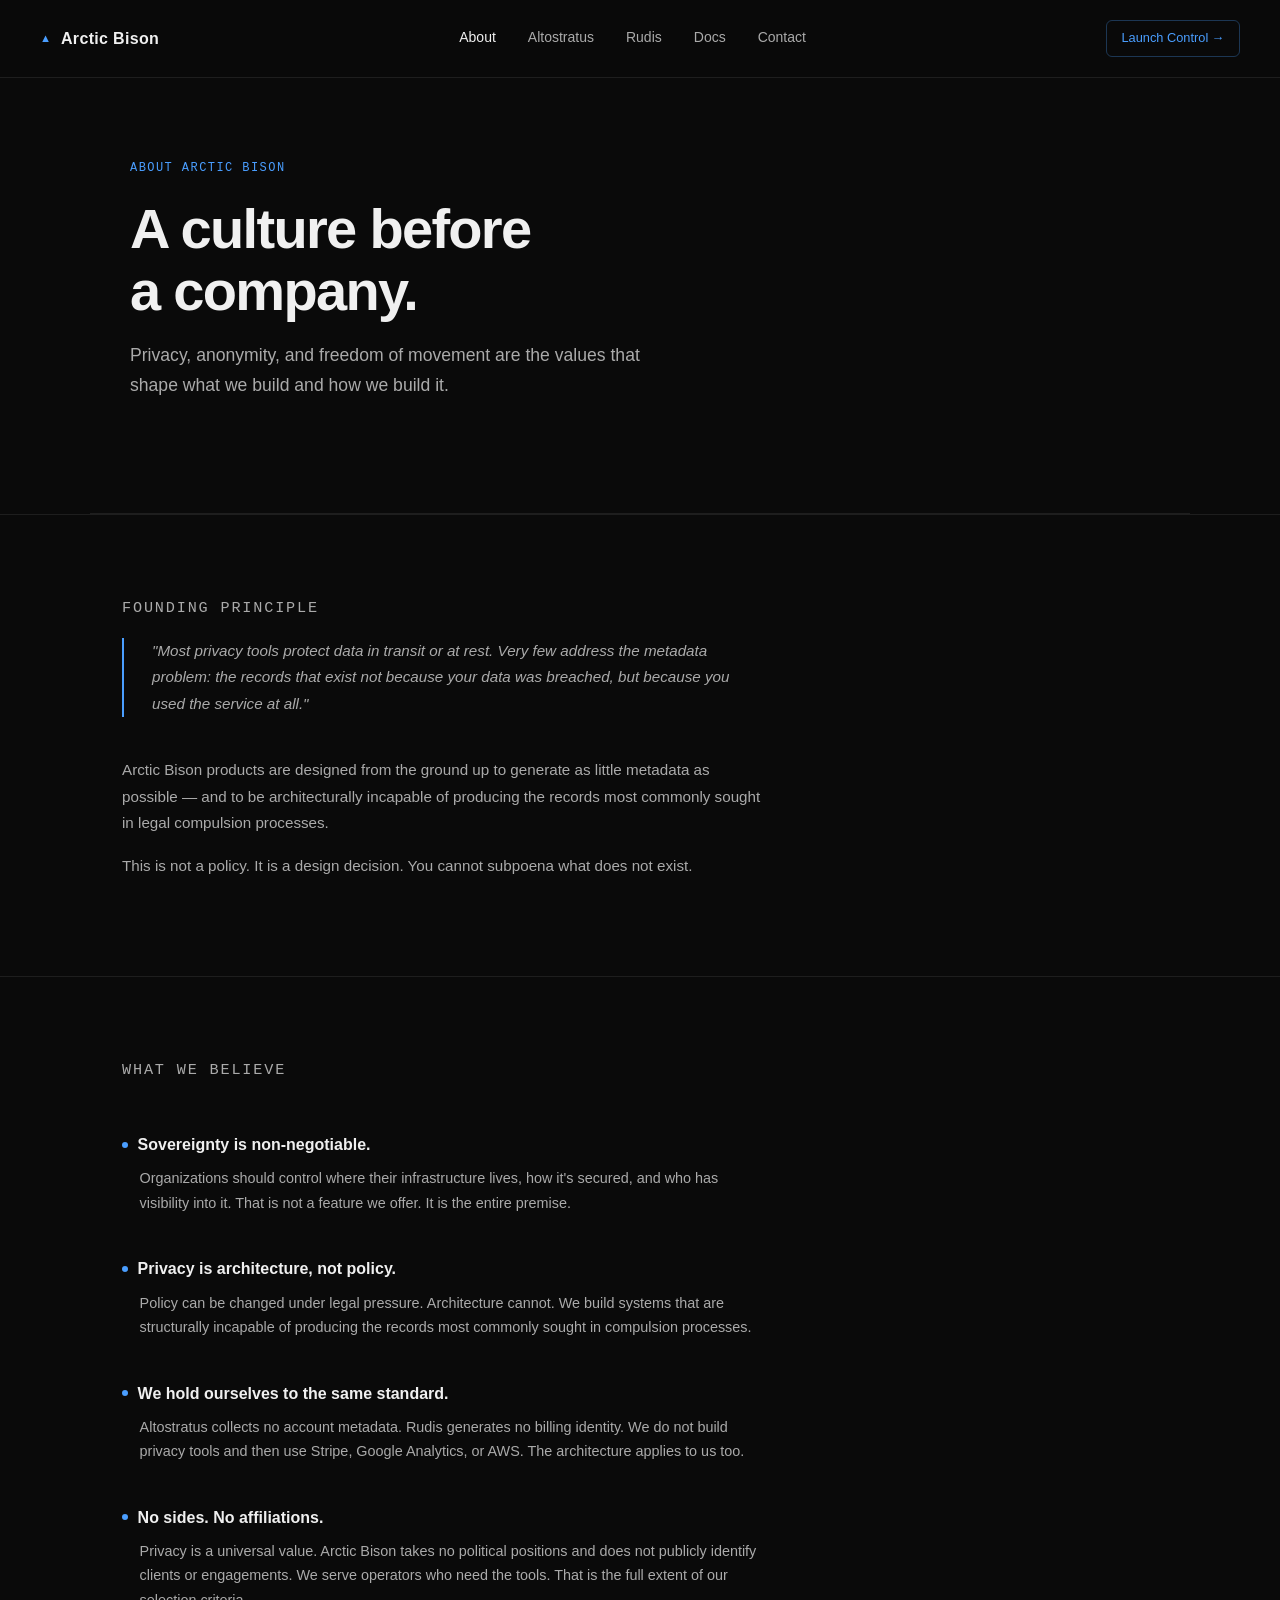
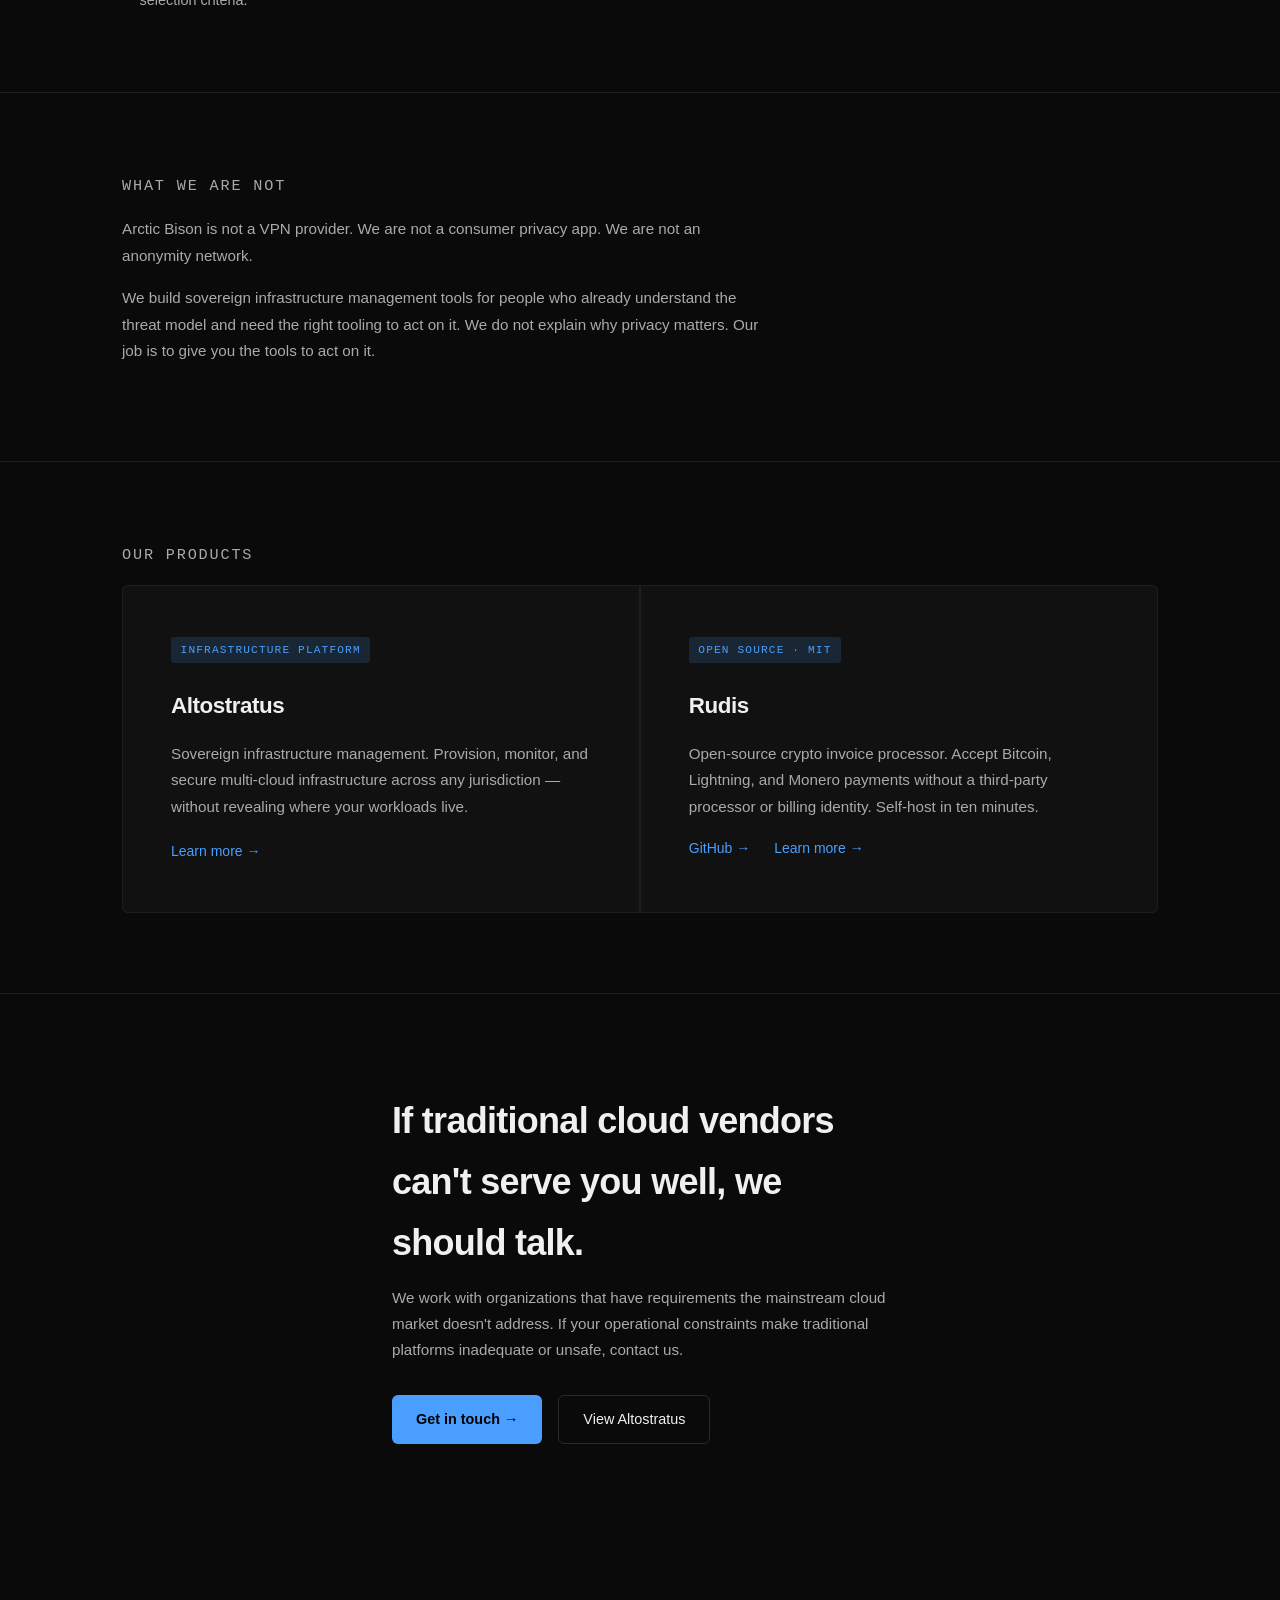
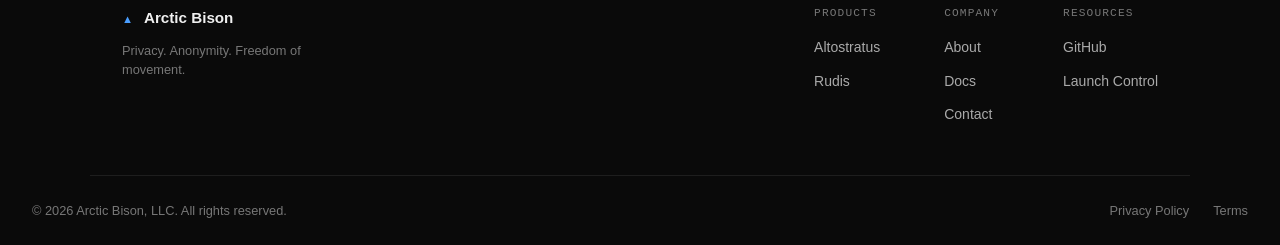
==== commit aa991024: "Fix UTF-8 arrow encoding" ====
--- a/about.html
+++ b/about.html
@@ -3,7 +3,7 @@
 <head>
   <meta charset="UTF-8" />
   <meta name="viewport" content="width=device-width, initial-scale=1.0" />
-  <title>About Arctic Bison â Privacy. Anonymity. Freedom of Movement.</title>
+  <title>About Arctic Bison — Privacy. Anonymity. Freedom of Movement.</title>
   <meta name="description" content="Arctic Bison is a culture before it is a company. Privacy, anonymity, and freedom of movement are the values that shape what we build." />
   <link rel="stylesheet" href="css/main.css" />
   <link rel="icon" type="image/png" href="assets/favicon.png" />
@@ -23,7 +23,7 @@
       <a href="/docs.html">Docs</a>
       <a href="/contact.html">Contact</a>
     </div>
-    <a href="https://altostratus.replit.app" class="nav-cta" target="_blank">Launch Control â</a>
+    <a href="https://altostratus.replit.app" class="nav-cta" target="_blank">Launch Control →</a>
   </nav>
 
   <!-- HERO -->
@@ -50,7 +50,7 @@
       <div style="max-width:640px; margin-top:2.5rem;">
         <p>
           Arctic Bison products are designed from the ground up to generate as little
-          metadata as possible â and to be architecturally incapable of producing the
+          metadata as possible — and to be architecturally incapable of producing the
           records most commonly sought in legal compulsion processes.
         </p>
         <p>
@@ -111,16 +111,16 @@
         <div class="product-card">
           <div class="product-card-tag">Infrastructure Platform</div>
           <h2 class="product-card-name">Altostratus</h2>
-          <p class="product-card-desc">Sovereign infrastructure management. Provision, monitor, and secure multi-cloud infrastructure across any jurisdiction â without revealing where your workloads live.</p>
-          <a href="/altostratus.html" class="product-card-link">Learn more â</a>
+          <p class="product-card-desc">Sovereign infrastructure management. Provision, monitor, and secure multi-cloud infrastructure across any jurisdiction — without revealing where your workloads live.</p>
+          <a href="/altostratus.html" class="product-card-link">Learn more →</a>
         </div>
         <div class="product-card">
-          <div class="product-card-tag">Open Source Â· MIT</div>
+          <div class="product-card-tag">Open Source · MIT</div>
           <h2 class="product-card-name">Rudis</h2>
           <p class="product-card-desc">Open-source crypto invoice processor. Accept Bitcoin, Lightning, and Monero payments without a third-party processor or billing identity. Self-host in ten minutes.</p>
           <div class="product-card-links">
-            <a href="https://github.com/Arcticbison-Dev/Rudis" class="product-card-link" target="_blank">GitHub â</a>
-            <a href="/rudis.html" class="product-card-link">Learn more â</a>
+            <a href="https://github.com/Arcticbison-Dev/Rudis" class="product-card-link" target="_blank">GitHub →</a>
+            <a href="/rudis.html" class="product-card-link">Learn more →</a>
           </div>
         </div>
       </div>
@@ -137,7 +137,7 @@
         contact us.
       </p>
       <div class="cta-buttons">
-        <a href="/contact.html" class="btn-primary">Get in touch â</a>
+        <a href="/contact.html" class="btn-primary">Get in touch →</a>
         <a href="/altostratus.html" class="btn-secondary">View Altostratus</a>
       </div>
     </div>
@@ -171,7 +171,7 @@
       </div>
     </div>
     <div class="footer-bottom">
-      <p>Â© 2026 Arctic Bison, LLC. All rights reserved.</p>
+      <p>© 2026 Arctic Bison, LLC. All rights reserved.</p>
       <div class="footer-bottom-links">
         <a href="/privacy.html">Privacy Policy</a>
         <a href="/terms.html">Terms</a>
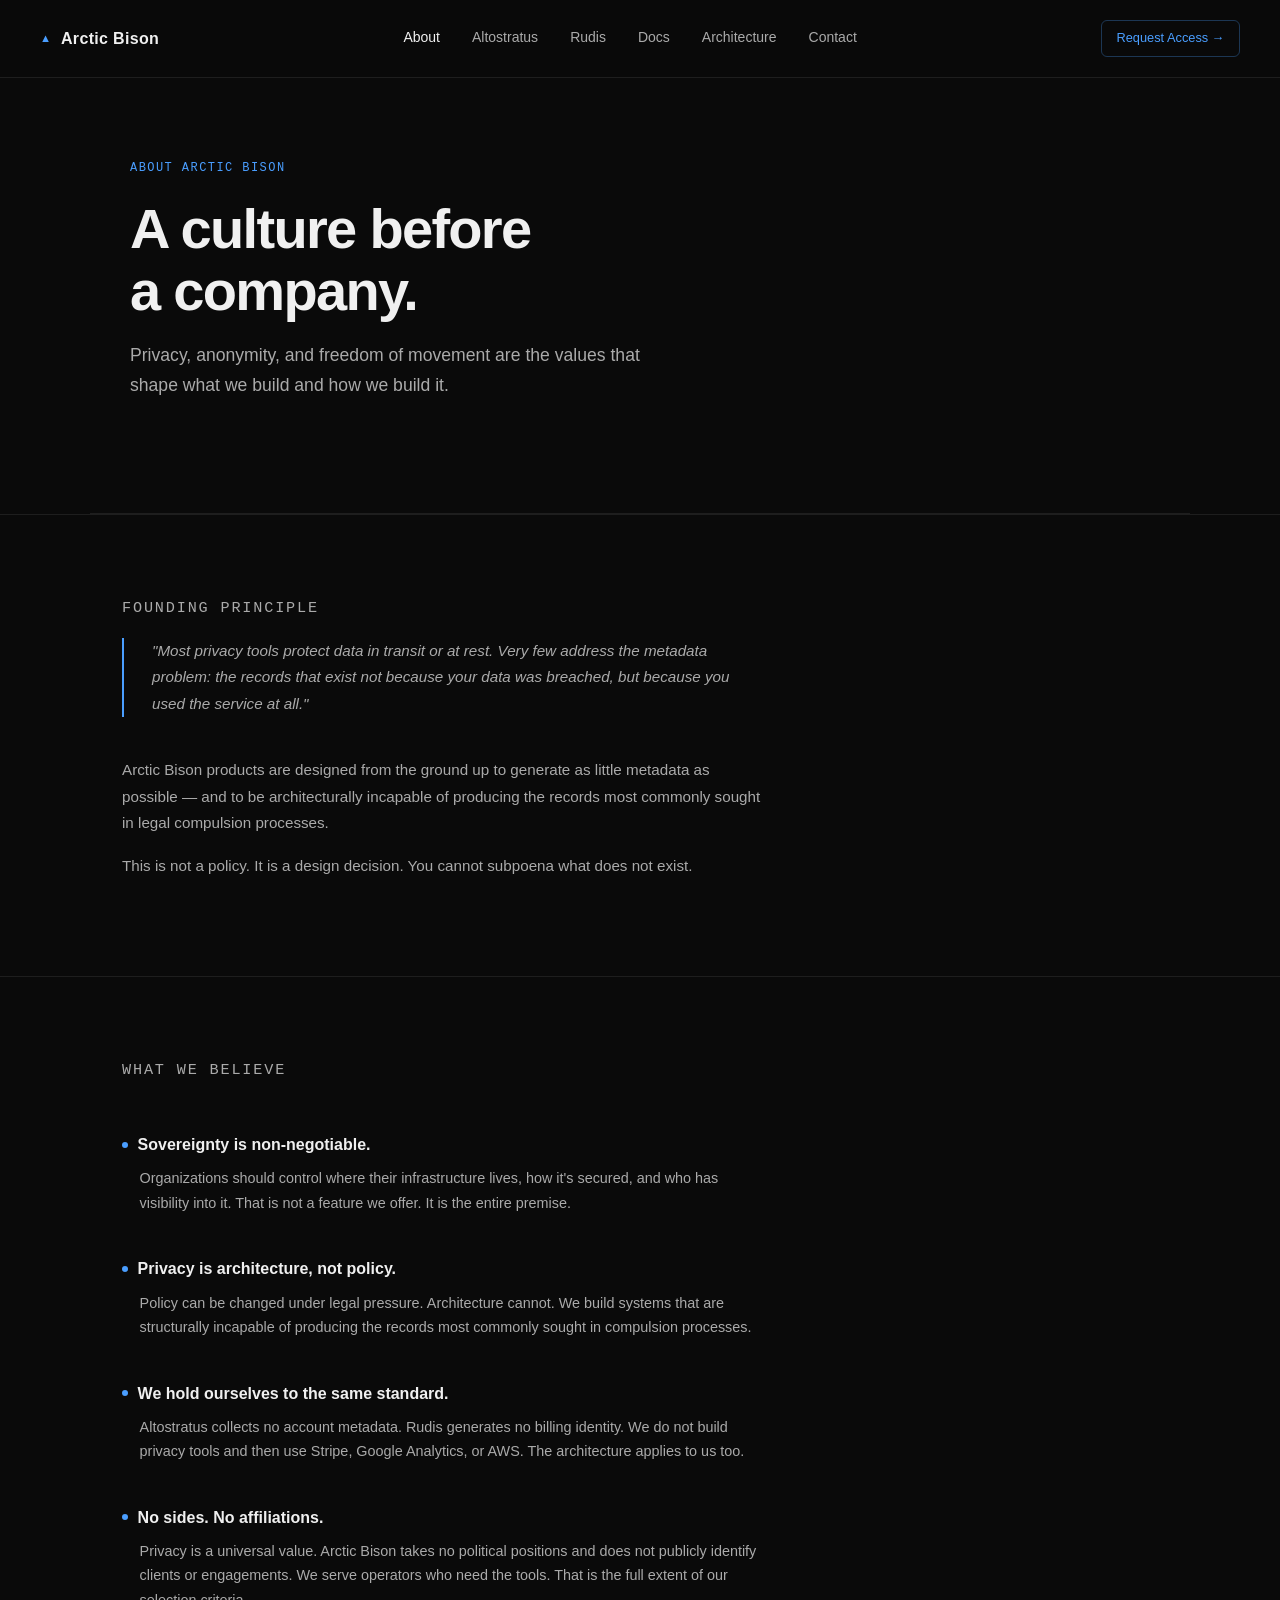
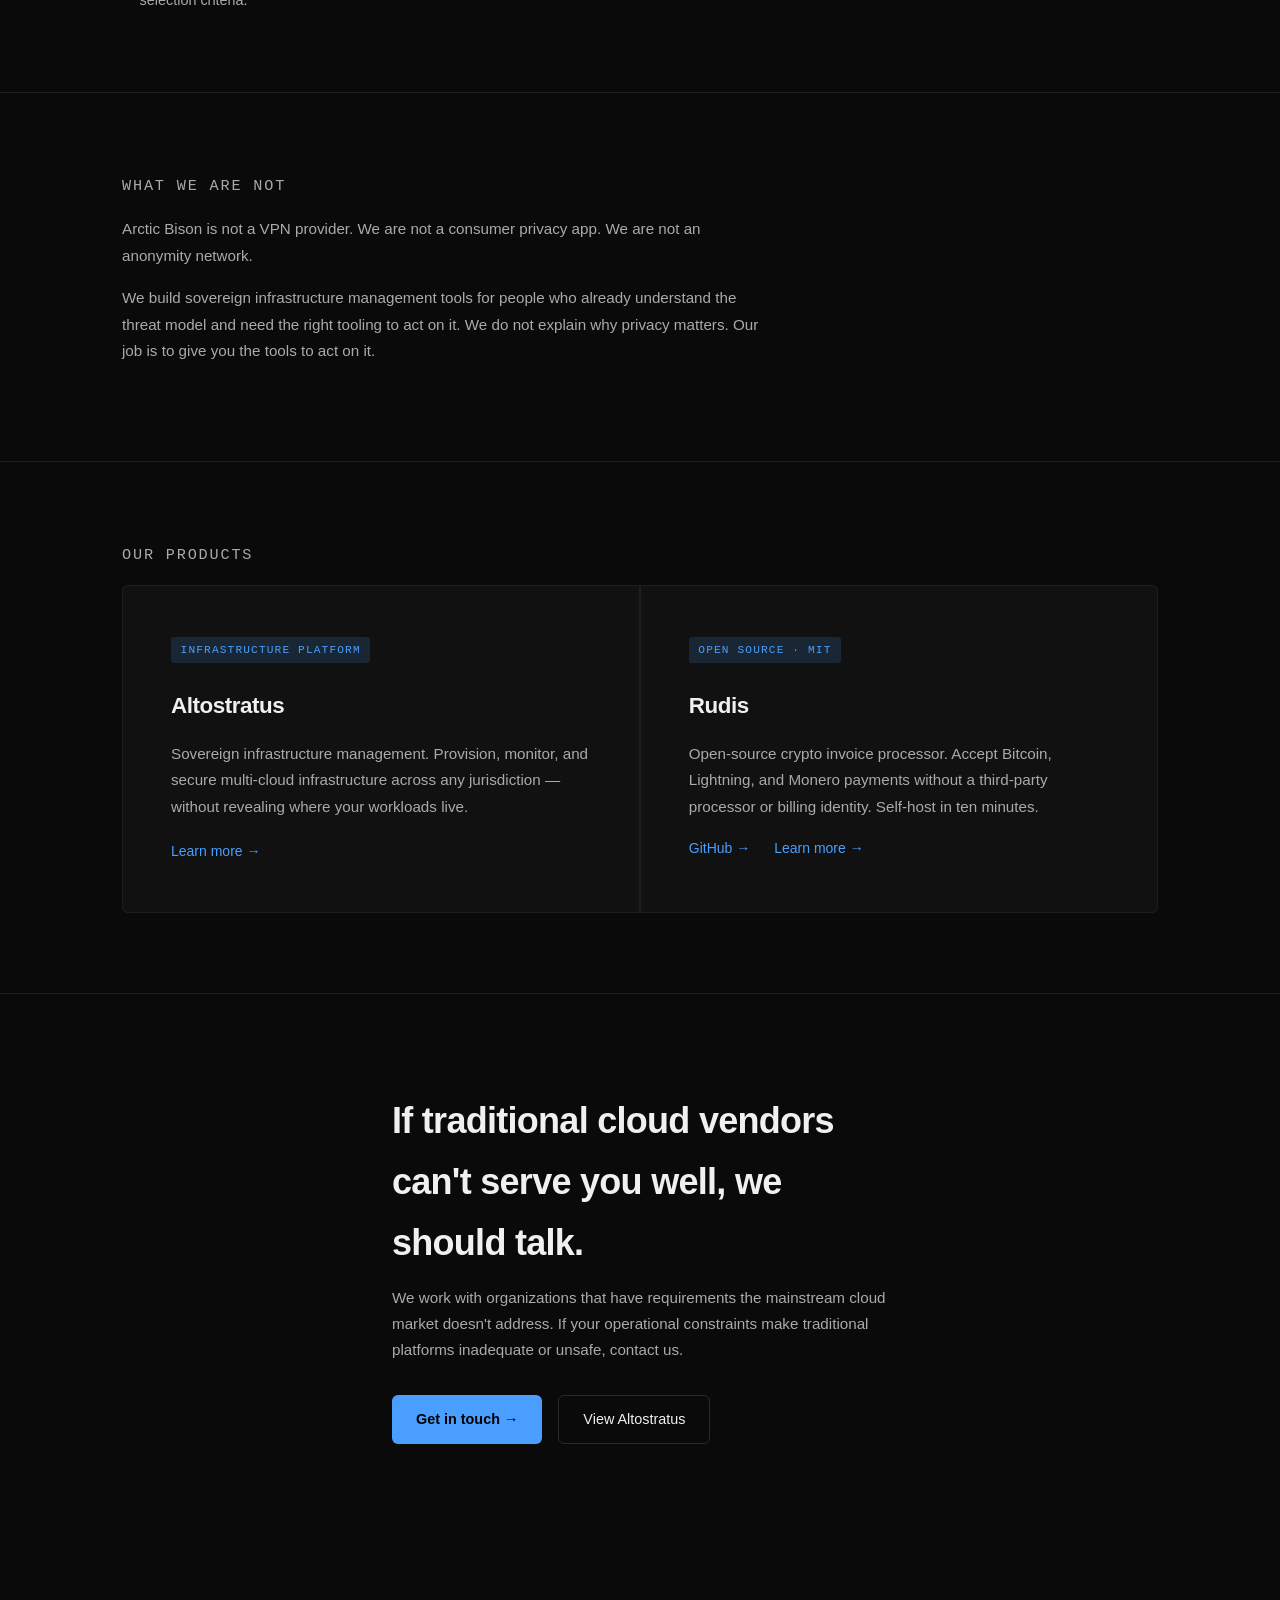
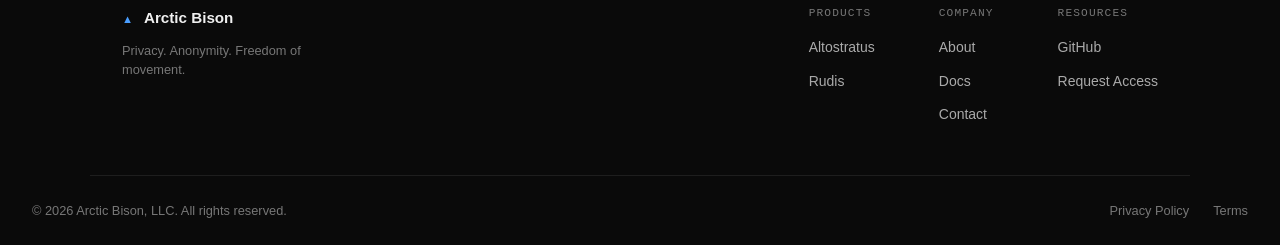
==== commit b79b3eda: "Update about.html" ====
--- a/about.html
+++ b/about.html
@@ -7,6 +7,7 @@
   <meta name="description" content="Arctic Bison is a culture before it is a company. Privacy, anonymity, and freedom of movement are the values that shape what we build." />
   <link rel="stylesheet" href="css/main.css" />
   <link rel="icon" type="image/png" href="assets/favicon.png" />
+  <script defer data-domain="arcticbison.com" src="https://plausible.io/js/script.js"></script>
 </head>
 <body>
 
@@ -21,9 +22,10 @@
       <a href="/altostratus.html">Altostratus</a>
       <a href="/rudis.html">Rudis</a>
       <a href="/docs.html">Docs</a>
+      <a href="/architecture.html">Architecture</a>
       <a href="/contact.html">Contact</a>
     </div>
-    <a href="https://altostratus.replit.app" class="nav-cta" target="_blank">Launch Control →</a>
+    <a href="/contact.html" class="nav-cta">Request Access →</a>
   </nav>
 
   <!-- HERO -->
@@ -166,7 +168,7 @@
         <div class="footer-col">
           <p class="footer-col-heading">Resources</p>
           <a href="https://github.com/Arcticbison-Dev/Rudis" target="_blank">GitHub</a>
-          <a href="https://altostratus.replit.app" target="_blank">Launch Control</a>
+          <a href="/contact.html">Request Access</a>
         </div>
       </div>
     </div>
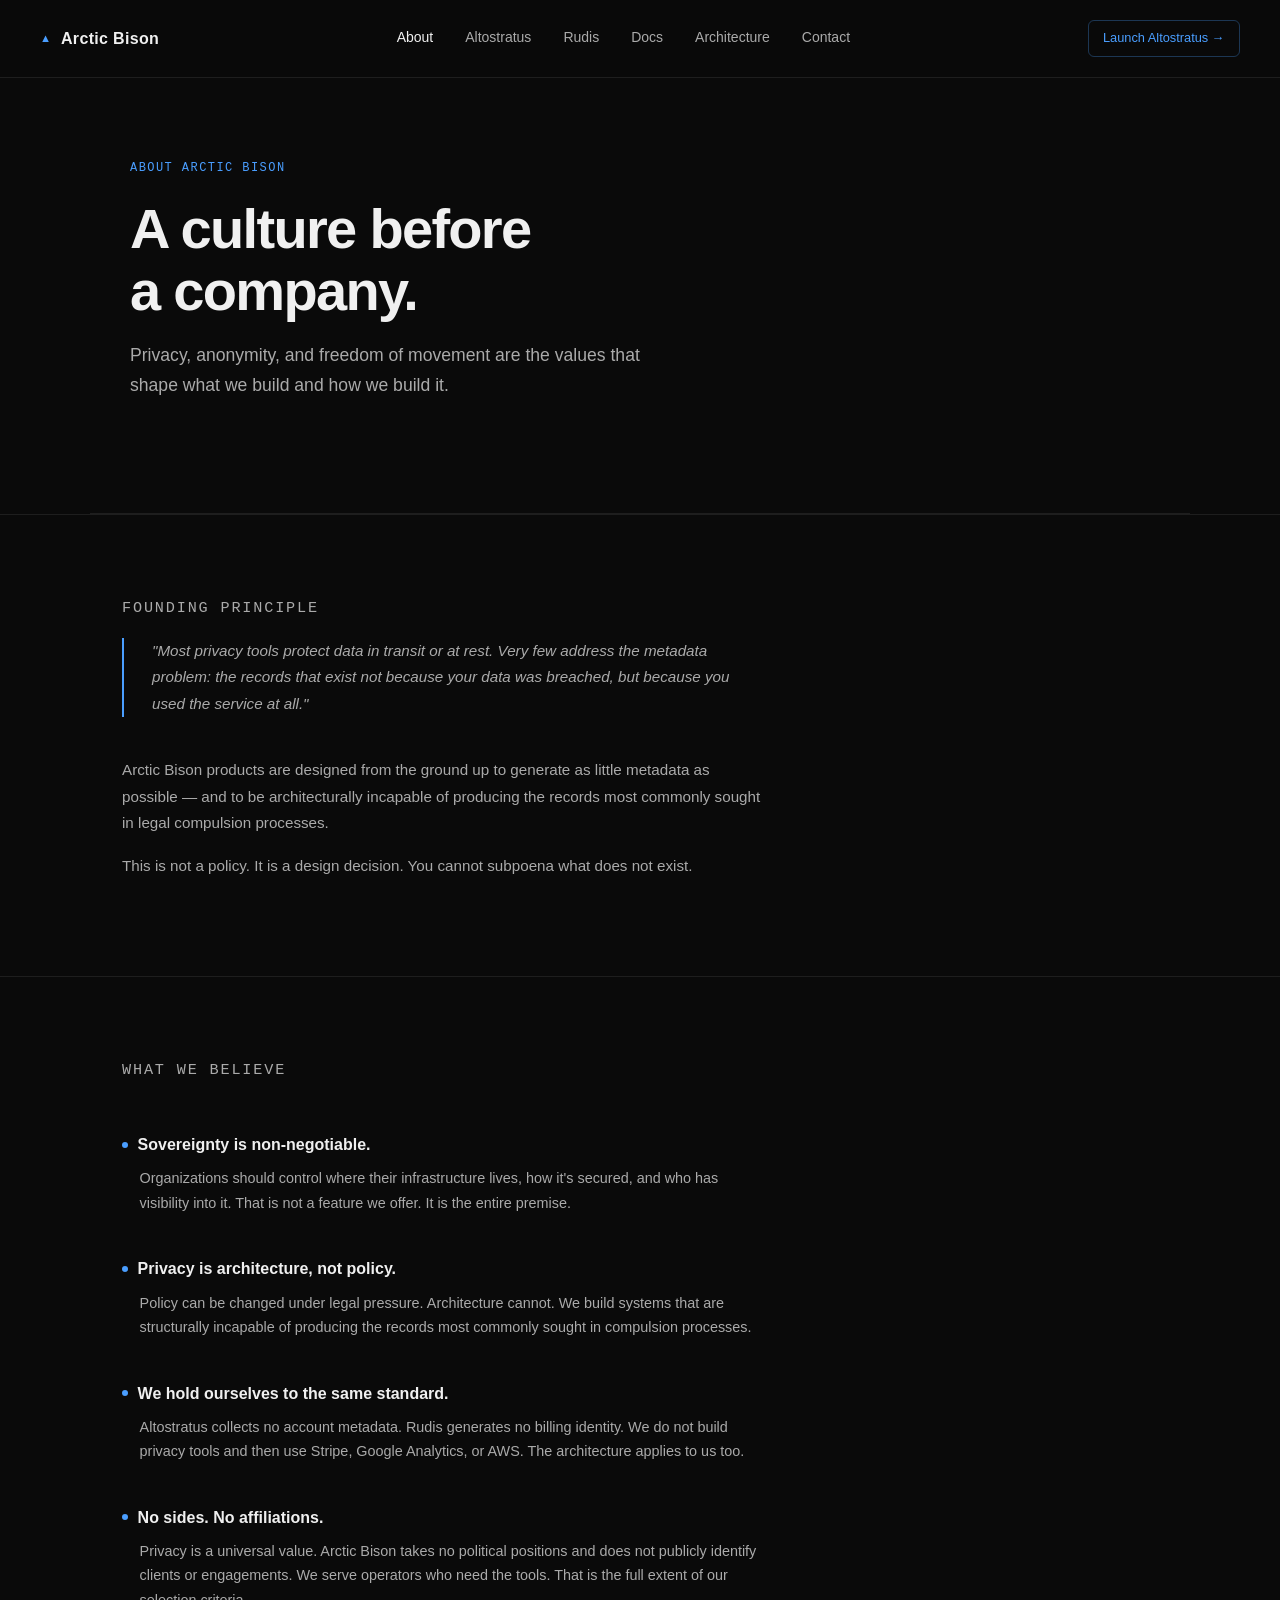
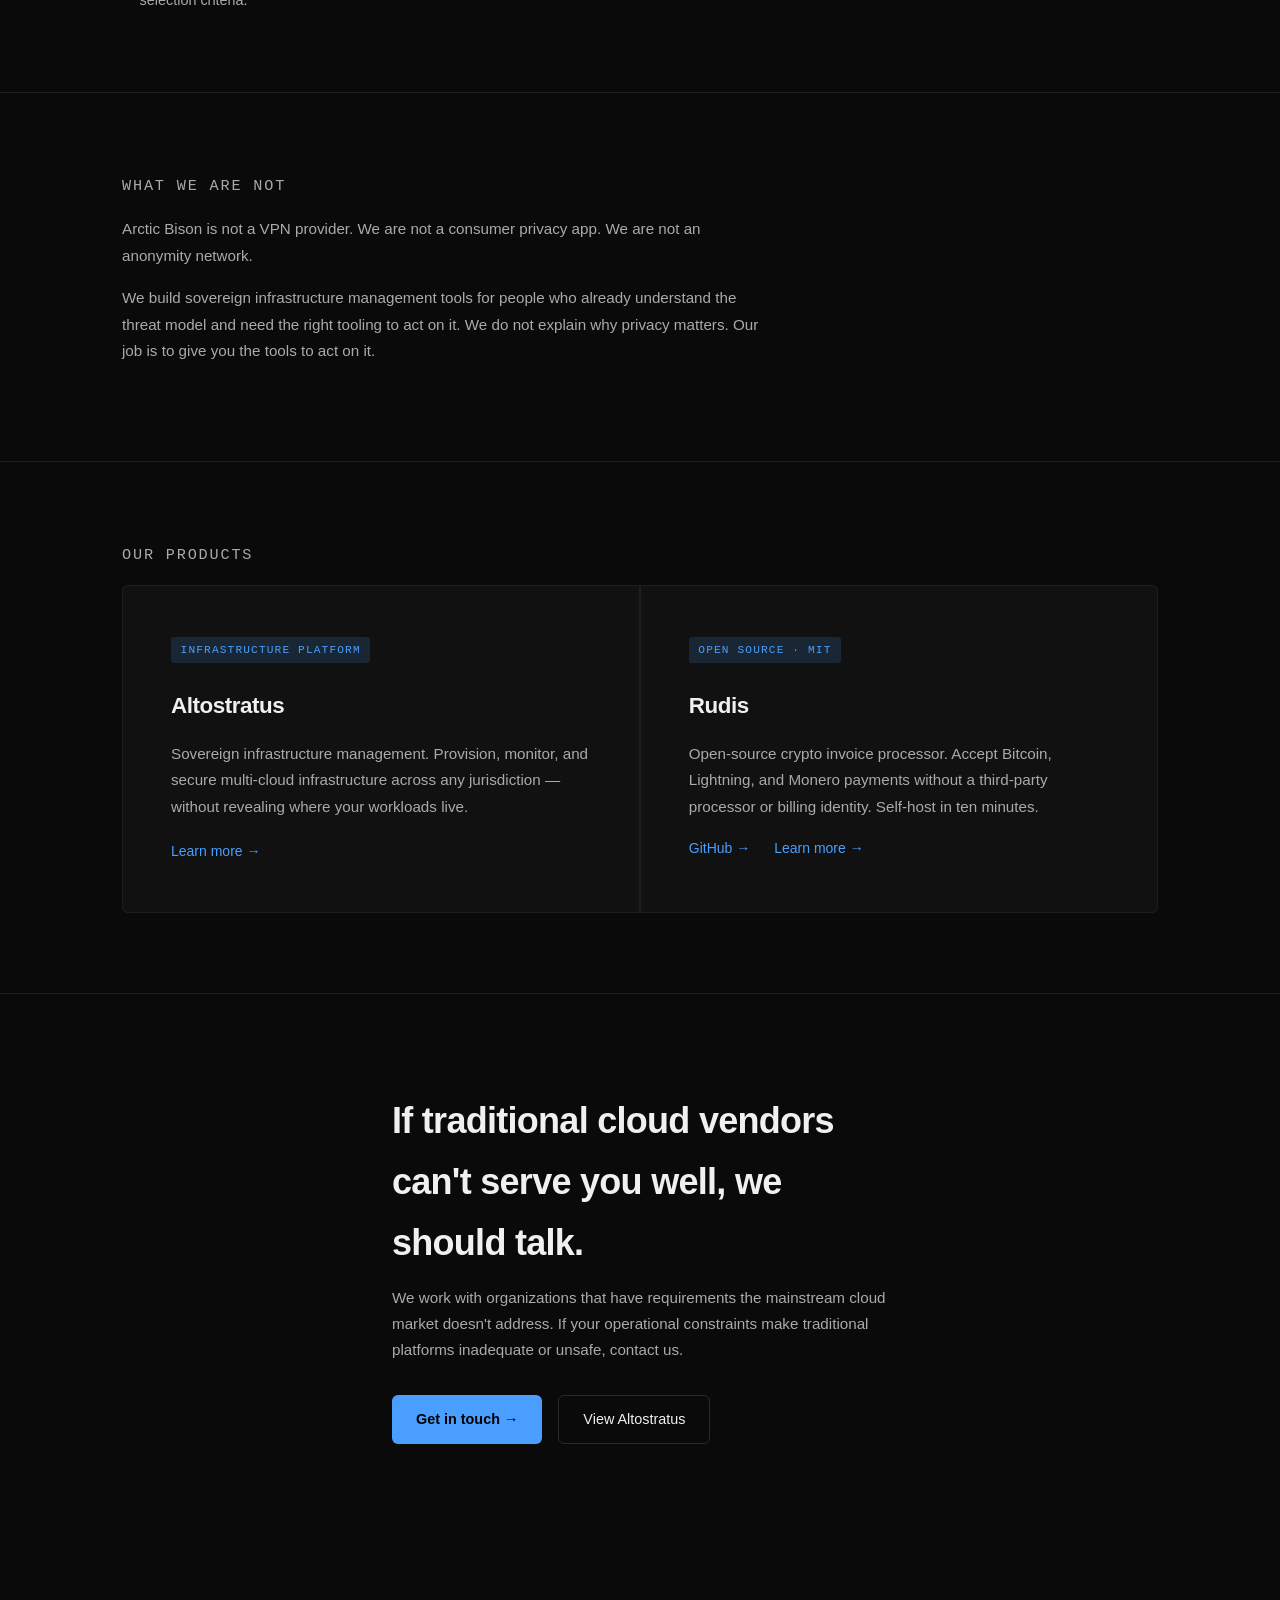
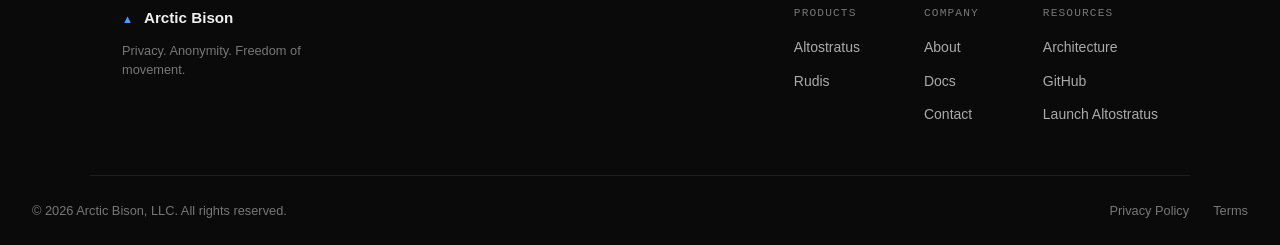
==== commit 16dfbd8e: "Site overhaul: Sovereignty Stack framing, live app CTAs" ====
--- a/about.html
+++ b/about.html
@@ -25,7 +25,7 @@
       <a href="/architecture.html">Architecture</a>
       <a href="/contact.html">Contact</a>
     </div>
-    <a href="/contact.html" class="nav-cta">Request Access →</a>
+    <a href="https://altostratus-production.up.railway.app" class="nav-cta" target="_blank" rel="noopener">Launch Altostratus →</a>
   </nav>
 
   <!-- HERO -->
@@ -167,8 +167,9 @@
         </div>
         <div class="footer-col">
           <p class="footer-col-heading">Resources</p>
+          <a href="/architecture.html">Architecture</a>
           <a href="https://github.com/Arcticbison-Dev/Rudis" target="_blank">GitHub</a>
-          <a href="/contact.html">Request Access</a>
+          <a href="https://altostratus-production.up.railway.app" target="_blank" rel="noopener">Launch Altostratus</a>
         </div>
       </div>
     </div>
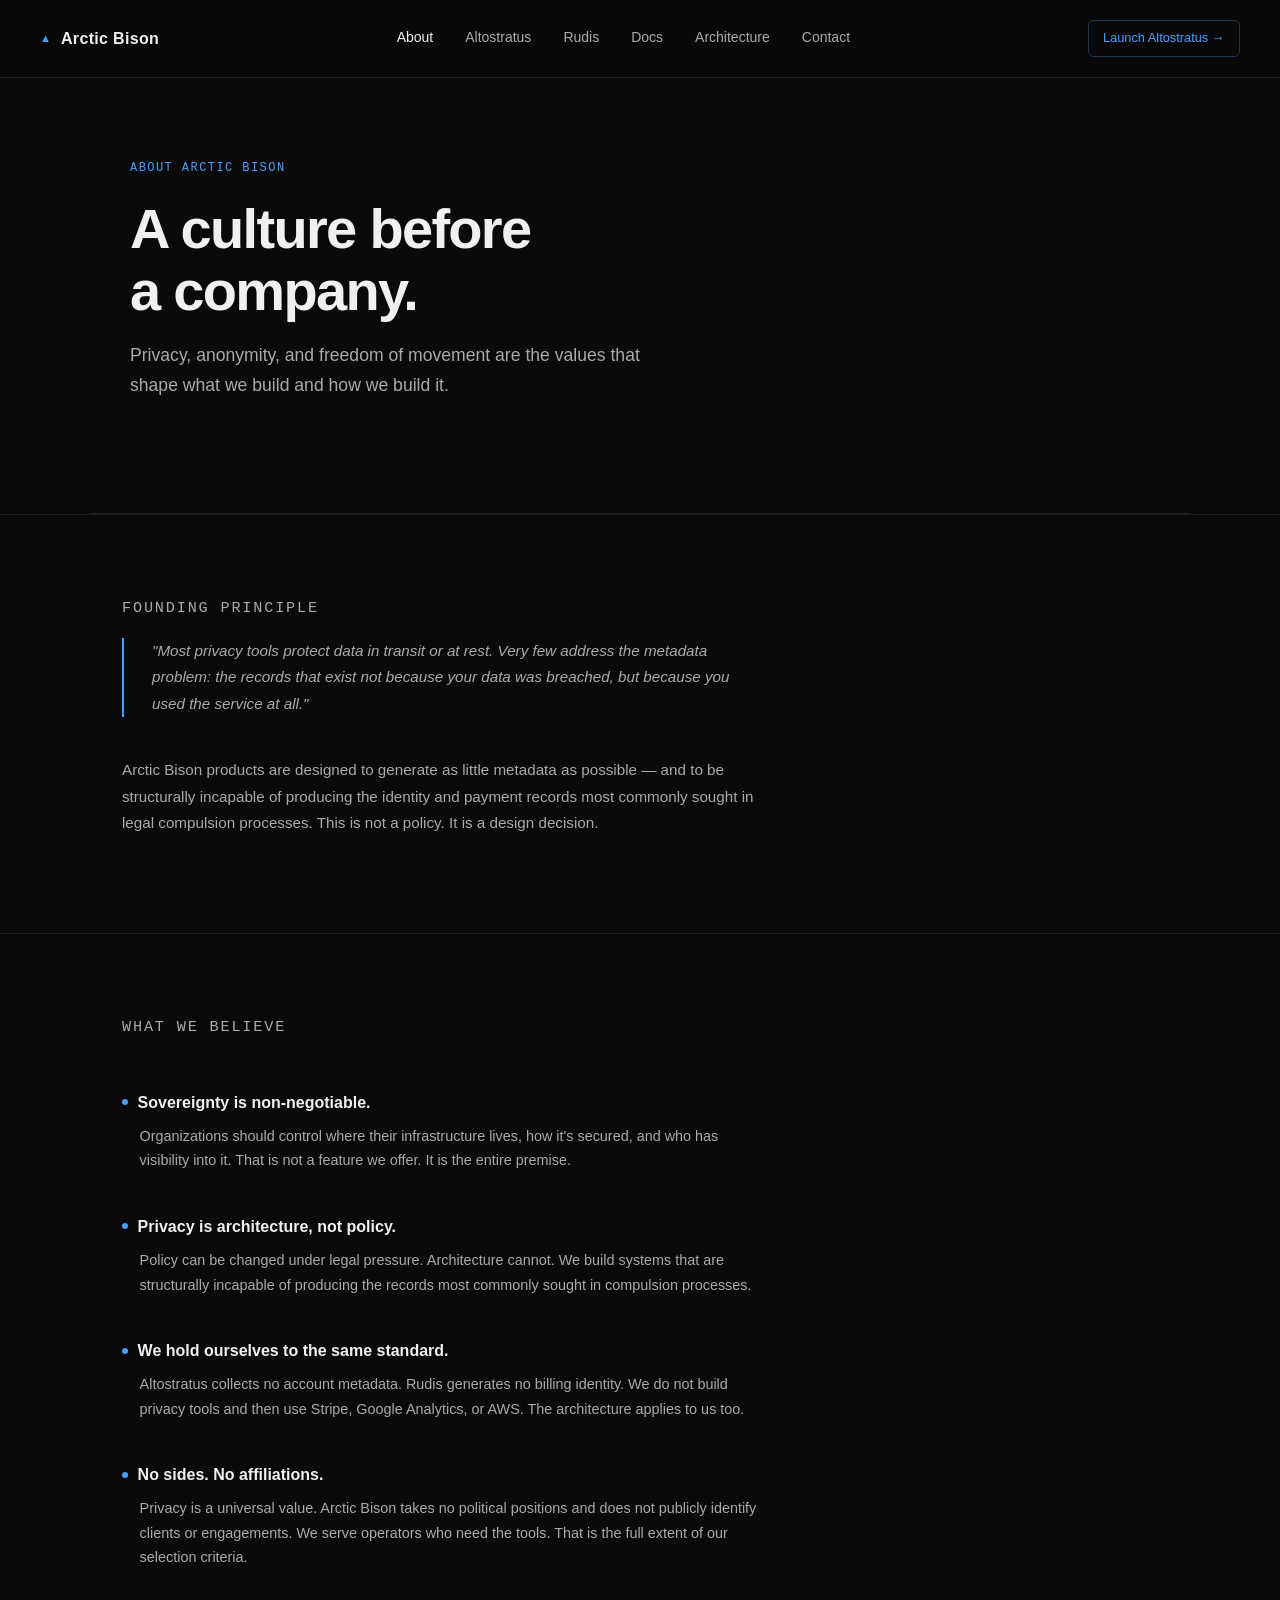
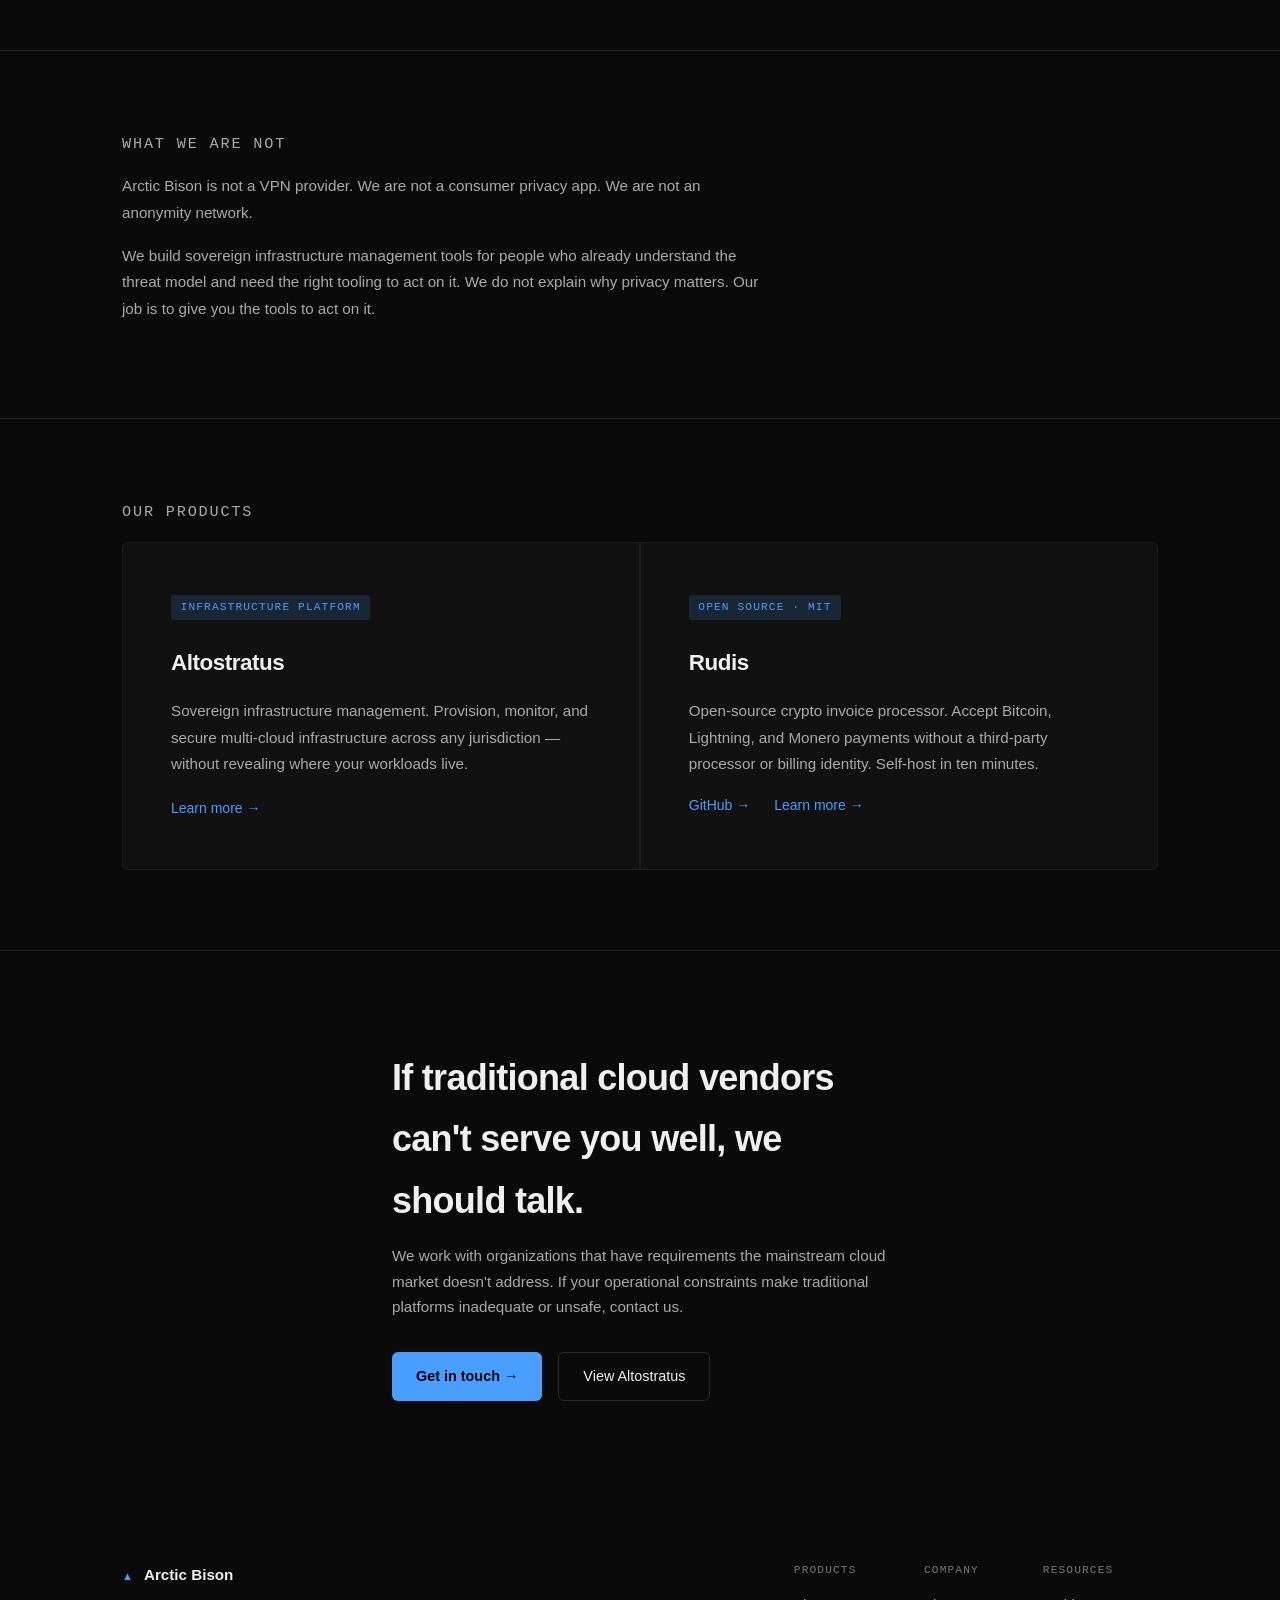
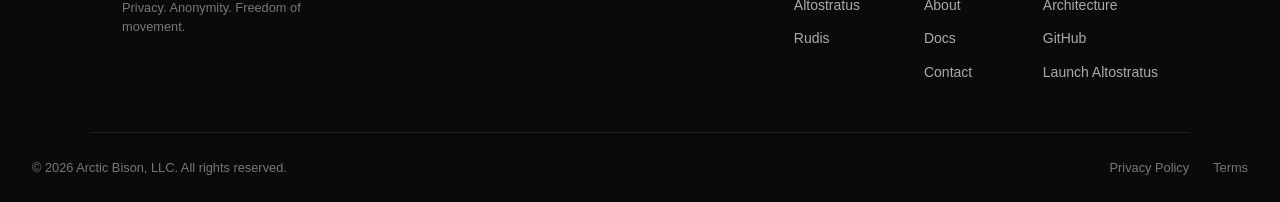
==== commit 36707ae7: "Update about.html" ====
--- a/about.html
+++ b/about.html
@@ -25,7 +25,7 @@
       <a href="/architecture.html">Architecture</a>
       <a href="/contact.html">Contact</a>
     </div>
-    <a href="https://altostratus-production.up.railway.app" class="nav-cta" target="_blank" rel="noopener">Launch Altostratus →</a>
+    <a href="https://app.arcticbison.com" class="nav-cta" target="_blank" rel="noopener">Launch Altostratus →</a>
   </nav>
 
   <!-- HERO -->
@@ -51,12 +51,9 @@
       </div>
       <div style="max-width:640px; margin-top:2.5rem;">
         <p>
-          Arctic Bison products are designed from the ground up to generate as little
-          metadata as possible — and to be architecturally incapable of producing the
-          records most commonly sought in legal compulsion processes.
-        </p>
-        <p>
-          This is not a policy. It is a design decision. You cannot subpoena what does not exist.
+          Arctic Bison products are designed to generate as little metadata as possible — and to be
+          structurally incapable of producing the identity and payment records most commonly sought
+          in legal compulsion processes. This is not a policy. It is a design decision.
         </p>
       </div>
     </div>
@@ -169,7 +166,7 @@
           <p class="footer-col-heading">Resources</p>
           <a href="/architecture.html">Architecture</a>
           <a href="https://github.com/Arcticbison-Dev/Rudis" target="_blank">GitHub</a>
-          <a href="https://altostratus-production.up.railway.app" target="_blank" rel="noopener">Launch Altostratus</a>
+          <a href="https://app.arcticbison.com" target="_blank" rel="noopener">Launch Altostratus</a>
         </div>
       </div>
     </div>
--- a/css/main.css
+++ b/css/main.css
@@ -614,13 +614,19 @@
 .data-table td.good {
   color: var(--accent-green);
   font-family: var(--font-mono);
-  font-size: 0.82rem;
+  font-size: 0.875rem;
 }
 
 .data-table td.bad {
   color: var(--text-muted);
   font-family: var(--font-mono);
-  font-size: 0.82rem;
+  font-size: 0.875rem;
+}
+
+/* Larger symbols for capability comparison table only */
+.capability-table td.good,
+.capability-table td.bad {
+  font-size: 1.15rem;
 }
 
 /* ── PRICING ───────────────────────────────────────────────── */
